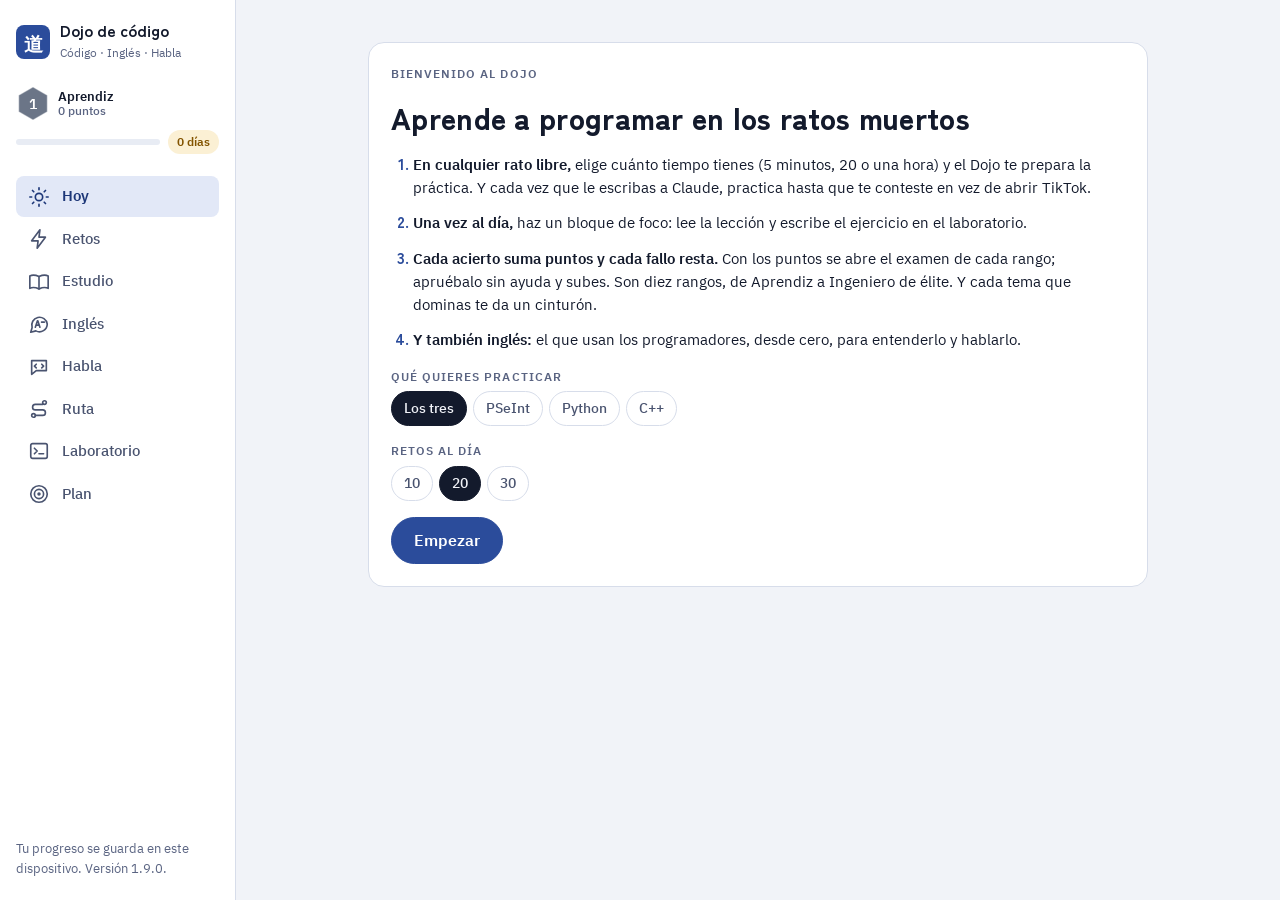
==== docs/index.html @ eb4f297c "Guía: moverse entre capítulos desde arriba y con el botón atrás - Arriba de cada capítulo: «← Anteri" ====
<!doctype html>
<html lang="es">
<head>
<meta charset="utf-8">
<meta name="viewport" content="width=device-width, initial-scale=1, viewport-fit=cover">
<meta http-equiv="Content-Security-Policy" content="default-src 'self'; script-src 'self'; style-src 'self' 'unsafe-inline'; img-src 'self' data: https:; font-src 'self'; connect-src 'self'; worker-src 'self'; manifest-src 'self'; object-src 'none'; base-uri 'none'; form-action 'none'">
<meta name="referrer" content="no-referrer">
<title>Dojo de código</title>
<meta name="description" content="Retos de 30 segundos de PSeInt, Python y C++, inglés para programar desde cero (escucharlo y hablarlo), diez rangos de Aprendiz a Ingeniero de élite y un laboratorio que ejecuta código paso a paso.">
<meta name="theme-color" content="#2B4C9B" media="(prefers-color-scheme: light)">
<meta name="theme-color" content="#0B1020" media="(prefers-color-scheme: dark)">
<meta name="apple-mobile-web-app-capable" content="yes">
<meta name="mobile-web-app-capable" content="yes">
<meta name="apple-mobile-web-app-title" content="Dojo">
<link rel="manifest" href="manifest.webmanifest">
<link rel="icon" type="image/png" href="icono-192.png">
<link rel="apple-touch-icon" href="icono-180.png">
<link rel="stylesheet" href="fuentes/fuentes.css">
<style>:root{color-scheme:light;padding-top:env(safe-area-inset-top,0px);padding-bottom:env(safe-area-inset-bottom,0px)}body{margin:0;font:14px system-ui}img{max-width:100%}[hidden]{display:none!important}</style>
</head>
<body>
<style>
/* Diseño: una columna de trabajo (máx. 780 px). En escritorio, barra lateral fija; en el móvil, pestañas abajo.
   Paleta: índigo de teñido (aizome) sobre papel frío, ámbar kihada para los puntos y la racha, y una pizarra de
   tinta para el código en los dos temas. Tipos: Zen Kaku Gothic New (títulos), IBM Plex Sans (texto), Plex Mono (código). */
:root {
  --papel: #F1F3F8; --superficie: #FFFFFF; --hundido: #E8ECF4; --tinta: #131A2C; --tinta-2: #4A5470; --tinta-3: #5A6482; --linea: #D7DDEA;
  --ai: #2B4C9B; --ai-fuerte: #1D3778; --ai-suave: #E2E8F7; --sobre-ai: #FFFFFF;
  --kihada: #835400; --kihada-vivo: #D99A12; --kihada-suave: #FBF0D4;
  --bien: #2C7548; --bien-suave: #DFF0E5; --mal: #AE3828; --mal-suave: #F8E2DD;
  --pizarra: #131B30; --pizarra-borde: #131B30; --pz-texto: #E4E8F4; --pz-tenue: #7F8BAB; --pz-kw: #98B6FF; --pz-str: #F3C677; --pz-num: #F6A486; --pz-fn: #8FE0C0; --pz-com: #8A95B4; --pz-sel: #22304F;
  --f-titulo: "Zen Kaku Gothic New", "Hiragino Sans", "Segoe UI", system-ui, sans-serif;
  --f-texto: "IBM Plex Sans", "Segoe UI", system-ui, -apple-system, sans-serif;
  --f-codigo: "IBM Plex Mono", ui-monospace, "Cascadia Code", Consolas, monospace;
  --r: 10px; --r-g: 16px; --sombra: 0 1px 2px rgba(19, 26, 44, .06), 0 4px 16px rgba(19, 26, 44, .05);
}
@media (prefers-color-scheme: dark) { :root:not([data-theme="light"]) {
  --papel: #0B1020; --superficie: #131A2D; --hundido: #0F1528; --tinta: #E6EAF4; --tinta-2: #A7AFC7; --tinta-3: #8A93AE; --linea: #252F49;
  --ai: #8FA9F2; --ai-fuerte: #B6C8FF; --ai-suave: #1B2646; --sobre-ai: #0B1020;
  --kihada: #F0B540; --kihada-vivo: #F0B540; --kihada-suave: #2C2513;
  --bien: #66C792; --bien-suave: #13291D; --mal: #F2826F; --mal-suave: #351A1A;
  --pizarra: #0D1325; --pizarra-borde: #29345A; --pz-sel: #1E2A48; --sombra: 0 1px 2px rgba(0, 0, 0, .3);
  color-scheme: dark; } }
:root[data-theme="dark"] {
  --papel: #0B1020; --superficie: #131A2D; --hundido: #0F1528; --tinta: #E6EAF4; --tinta-2: #A7AFC7; --tinta-3: #8A93AE; --linea: #252F49;
  --ai: #8FA9F2; --ai-fuerte: #B6C8FF; --ai-suave: #1B2646; --sobre-ai: #0B1020;
  --kihada: #F0B540; --kihada-vivo: #F0B540; --kihada-suave: #2C2513;
  --bien: #66C792; --bien-suave: #13291D; --mal: #F2826F; --mal-suave: #351A1A;
  --pizarra: #0D1325; --pizarra-borde: #29345A; --pz-sel: #1E2A48; --sombra: 0 1px 2px rgba(0, 0, 0, .3);
  color-scheme: dark;
}
* { box-sizing: border-box; }
html, body { min-height: 100%; }
body { background: var(--papel); color: var(--tinta); font: 15px/1.55 var(--f-texto); -webkit-font-smoothing: antialiased; }
body::before { content: ""; position: fixed; inset: 0 0 auto; height: env(safe-area-inset-top, 0px); z-index: 30; background: var(--papel); }
h1, h2, h3 { font-family: var(--f-titulo); font-weight: 700; line-height: 1.2; text-wrap: balance; margin: 0; letter-spacing: .01em; }
p { margin: 0; }
button, select, input, textarea { font: inherit; color: inherit; }
button { cursor: pointer; }
:focus-visible { outline: 2px solid var(--ai); outline-offset: 2px; }
a { color: var(--ai); }
.mono { font-family: var(--f-codigo); }
.etiqueta { font-size: 11.5px; letter-spacing: .09em; text-transform: uppercase; font-weight: 600; color: var(--tinta-3); }
.tenue { color: var(--tinta-2); }
.num { font-variant-numeric: tabular-nums; }

/* Estructura */
.app { display: grid; grid-template-columns: 1fr; min-height: 100vh; }
.lateral { display: none; }
.cabecera { position: sticky; top: env(safe-area-inset-top, 0px); z-index: 20; background: var(--papel); border-bottom: 1px solid var(--linea);
  padding-block: 10px; padding-left: max(16px, env(safe-area-inset-left, 0px)); padding-right: max(16px, env(safe-area-inset-right, 0px));
  display: flex; align-items: center; gap: 12px; }
.marca { display: flex; align-items: center; gap: 10px; text-decoration: none; color: var(--tinta); }
.sello { width: 34px; height: 34px; border-radius: 8px; background: var(--ai); color: var(--sobre-ai); display: grid; place-items: center; font: 900 19px/1 var(--f-titulo); }
.marca b { font: 700 16px/1.1 var(--f-titulo); display: block; }
.marca small { font-size: 11.5px; color: var(--tinta-3); }
.cabecera .rango-mini { margin-left: auto; }
.principal { padding-left: max(16px, env(safe-area-inset-left, 0px)); padding-right: max(16px, env(safe-area-inset-right, 0px)); padding-block: 16px 110px; min-width: 0; }
.columna { max-width: 780px; margin: 0 auto; display: grid; gap: 16px; min-width: 0; }
.pestanas { position: fixed; inset: auto 0 0 0; z-index: 25; background: var(--superficie); border-top: 1px solid var(--linea);
  display: grid; grid-template-columns: repeat(8, 1fr); padding-bottom: env(safe-area-inset-bottom, 0px);
  padding-left: env(safe-area-inset-left, 0px); padding-right: env(safe-area-inset-right, 0px); }
.pestanas a, .lateral nav a { display: flex; flex-direction: column; align-items: center; gap: 2px; padding: 8px 2px 9px; color: var(--tinta-3); text-decoration: none; font-size: 11.5px; font-weight: 500; }
.pestanas a[aria-current="page"], .lateral nav a[aria-current="page"] { color: var(--ai); }
.pestanas svg, .lateral nav svg { width: 22px; height: 22px; }
@media (min-width: 900px) {
  .app { grid-template-columns: 236px 1fr; }
  .cabecera, .pestanas { display: none; }
  .lateral { display: flex; flex-direction: column; gap: 22px; position: sticky; top: 0; height: 100vh; padding: 22px 16px; border-right: 1px solid var(--linea); background: var(--superficie); }
  .lateral nav { display: grid; gap: 2px; }
  .lateral nav a { flex-direction: row; gap: 12px; font-size: 14.5px; padding: 9px 12px; border-radius: 8px; color: var(--tinta-2); }
  .lateral nav a:hover { background: var(--hundido); }
  .lateral nav a[aria-current="page"] { background: var(--ai-suave); color: var(--ai-fuerte); font-weight: 600; }
  .lateral .pie { margin-top: auto; font-size: 12.5px; color: var(--tinta-3); }
  .principal { padding-block: 26px 48px; }
}

/* Piezas */
.tarjeta { background: var(--superficie); border: 1px solid var(--linea); border-radius: var(--r-g); padding: 18px; display: grid; gap: 12px; align-content: start; min-width: 0; }
.fila { display: flex; flex-wrap: wrap; gap: 8px; align-items: center; }
.entre { display: flex; justify-content: space-between; gap: 12px; align-items: center; flex-wrap: wrap; }
.btn { border: 1px solid var(--linea); background: var(--superficie); border-radius: 999px; padding: 9px 16px; font-weight: 500; line-height: 1.2; display: inline-flex; align-items: center; gap: 8px; }
.btn:hover { border-color: var(--tinta-3); }
.btn.primario { background: var(--ai); border-color: var(--ai); color: var(--sobre-ai); font-weight: 600; }
.btn.primario:hover { background: var(--ai-fuerte); border-color: var(--ai-fuerte); }
.btn.grande { padding: 13px 22px; font-size: 16px; }
.btn.chico { padding: 6px 12px; font-size: 13.5px; }
.btn.plano { border-color: transparent; background: transparent; color: var(--ai); padding-inline: 8px; }
.btn[disabled] { opacity: .45; cursor: default; }
.chips { display: flex; gap: 6px; flex-wrap: wrap; }
.chip { border: 1px solid var(--linea); background: var(--superficie); border-radius: 999px; padding: 6px 12px; font-size: 13.5px; font-weight: 500; color: var(--tinta-2); }
.chip[aria-pressed="true"], .chip[aria-selected="true"] { background: var(--tinta); color: var(--papel); border-color: var(--tinta); }
.insignia { display: inline-flex; align-items: center; gap: 6px; font-size: 12px; font-weight: 600; padding: 3px 9px; border-radius: 999px; background: var(--hundido); color: var(--tinta-2); }
.insignia.bien { background: var(--bien-suave); color: var(--bien); }
.insignia.ai { background: var(--ai-suave); color: var(--ai-fuerte); }
.insignia.kihada { background: var(--kihada-suave); color: var(--kihada); }
.nav-capitulos { display: grid; grid-template-columns: auto minmax(0, 1fr) auto; gap: 8px; align-items: center; min-width: 0; }
.nav-capitulos select { width: 100%; min-width: 0; text-overflow: ellipsis; }
@media (max-width: 560px) {
  .nav-capitulos { grid-template-columns: 1fr 1fr; }
  .nav-capitulos select { grid-column: 1 / -1; grid-row: 1; }
  .nav-capitulos #cap-siguiente { justify-self: end; }
  .nav-capitulos #cap-anterior { justify-self: start; }
}
.nav-capitulos .btn[disabled] { opacity: .45; cursor: default; }
select.campo, input.campo, textarea.campo { border: 1px solid var(--linea); background: var(--superficie); border-radius: 8px; padding: 8px 10px; max-width: 100%; }
.barra { height: 8px; border-radius: 99px; background: var(--hundido); overflow: hidden; }
.barra > i { display: block; height: 100%; background: var(--ai); border-radius: 99px; transition: width .4s ease; }
.barra.kihada > i { background: var(--kihada-vivo); }
.barra.bien > i { background: var(--bien); }

/* Cinturón de kyū */
.cinturon { display: inline-block; width: 46px; height: 12px; border-radius: 3px; position: relative; box-shadow: inset 0 0 0 1px rgba(0, 0, 0, .18); vertical-align: middle; }
.cinturon::after { content: ""; position: absolute; right: 7px; top: -2px; bottom: -2px; width: 6px; border-radius: 2px; background: inherit; filter: brightness(.82); box-shadow: inset 0 0 0 1px rgba(0, 0, 0, .18); }
.rango-mini { display: flex; align-items: center; gap: 8px; font-size: 13px; font-weight: 600; min-width: 0; }
.emblema { display: inline-grid; flex: none; line-height: 0; }
.emblema svg { display: block; }
.rango-texto { display: grid; line-height: 1.2; min-width: 0; }
.rango-nombre { font-size: 13px; white-space: nowrap; overflow: hidden; text-overflow: ellipsis; }
.rango-texto small { font-size: 11.5px; color: var(--tinta-3); font-weight: 500; }
.lateral .rango-mini { flex-wrap: wrap; row-gap: 8px; }
.lateral .rango-mini .rango-texto { flex: 1 1 calc(100% - 50px); }
.lateral .rango-mini .barra { flex: 1 1 calc(100% - 80px); order: 3; height: 6px; }
.lateral .rango-mini .insignia { order: 4; }
@media (max-width: 520px) { .cabecera .marca > span:not(.sello) { display: none; } }
.insignia.mal { background: var(--mal-suave); color: var(--mal); }

/* Bandas de espera y foco */
.banda { position: sticky; top: calc(env(safe-area-inset-top, 0px) + 57px); z-index: 15; border-radius: var(--r-g); padding: 12px 14px; display: flex; flex-wrap: wrap; align-items: center; gap: 10px 14px; box-shadow: var(--sombra); }
@media (min-width: 900px) { .banda { top: 12px; } }
.banda.espera { background: var(--ai); color: var(--sobre-ai); }
.banda.foco { background: var(--tinta); color: var(--papel); }
.banda .reloj { font: 600 22px/1 var(--f-codigo); font-variant-numeric: tabular-nums; }
.banda .texto { flex: 1 1 180px; min-width: 0; font-size: 14px; }
.banda .btn { border-color: currentColor; background: transparent; color: inherit; }
.banda .btn.lleno { background: var(--superficie); color: var(--tinta); border-color: var(--superficie); }
.pulso { width: 9px; height: 9px; border-radius: 50%; background: currentColor; animation: pulso 1.6s ease-in-out infinite; }
@keyframes pulso { 50% { opacity: .25; } }

/* Hoy */
.portada { background: var(--ai); color: var(--sobre-ai); border-radius: var(--r-g); padding: 22px 20px; display: grid; gap: 14px; position: relative; overflow: hidden; }
.portada h1 { font-size: clamp(24px, 5vw, 32px); font-weight: 900; }
.portada p { max-width: 52ch; opacity: .92; }
.portada .btn.primario { background: var(--sobre-ai); color: var(--ai-fuerte); border-color: var(--sobre-ai); justify-self: start; }
.portada .kanji { position: absolute; right: -6px; bottom: -34px; font: 900 150px/1 var(--f-titulo); opacity: .1; pointer-events: none; }
.metricas { display: grid; grid-template-columns: repeat(4, minmax(0, 1fr)); gap: 10px; }
.metrica { background: var(--superficie); border: 1px solid var(--linea); border-radius: var(--r); padding: 12px; display: grid; gap: 6px; min-width: 0; }
.metrica b { font: 700 24px/1 var(--f-titulo); font-variant-numeric: tabular-nums; }
.metrica small { color: var(--tinta-2); font-size: 12.5px; }
@media (max-width: 640px) { .metricas { grid-template-columns: 1fr 1fr; } }
.tiempos { display: grid; grid-template-columns: repeat(3, minmax(0, 1fr)); gap: 8px; }
.portada .btn.tiempo { background: var(--sobre-ai); color: var(--ai-fuerte); border-color: var(--sobre-ai); border-radius: 14px; flex-direction: column; align-items: flex-start; gap: 2px; padding: 12px 14px; text-align: left; min-width: 0; }
.portada .btn.tiempo b { font: 800 18px/1.1 var(--f-titulo); }
.portada .btn.tiempo small { font-size: 12.5px; font-weight: 500; color: var(--tinta-2); }
@media (max-width: 420px) { .portada .btn.tiempo { padding: 10px; } .portada .btn.tiempo b { font-size: 16px; } }
.banda.sesion { background: var(--bien); color: var(--sobre-ai); }
.portada .btn.secundario { background: transparent; color: var(--sobre-ai); border-color: rgba(255, 255, 255, .6); }
.portada .btn.secundario:hover { border-color: var(--sobre-ai); }
/* Rango */
.cabeza-rango { display: flex; gap: 14px; align-items: center; }
.puntos-grandes { font: 700 22px/1 var(--f-titulo); }
.desplegable > summary, details > summary { cursor: pointer; font-weight: 600; color: var(--ai); }
details[open] > summary { margin-bottom: 12px; }
details.desplegable[open] { display: grid; gap: 14px; }
.escalera { list-style: none; margin: 0; padding: 0; display: grid; gap: 4px; }
.escalera li { display: grid; grid-template-columns: auto 1fr auto; gap: 12px; align-items: center; padding: 7px 10px; border-radius: 10px; }
.escalera li.actual { background: var(--kihada-suave); box-shadow: inset 0 0 0 1.5px var(--kihada-vivo); }
.escalera li.actual .num { color: var(--kihada); font-weight: 700; }
.escalera li.futuro .emblema { opacity: .5; filter: grayscale(.5); }
.escalera .detalle { display: grid; min-width: 0; }
.escalera small { font-size: 12.5px; }
.tabla-puntos { display: grid; gap: 16px; grid-template-columns: 1fr; }
@media (min-width: 720px) { .tabla-puntos { grid-template-columns: 1.35fr 1fr; } }
.tabla-puntos ul { list-style: none; margin: 6px 0 8px; padding: 0; display: grid; }
.tabla-puntos li { display: flex; justify-content: space-between; gap: 12px; font-size: 14px; border-bottom: 1px solid var(--linea); padding: 6px 0; }
.tabla-puntos li b { text-align: right; white-space: nowrap; }
@media (max-width: 420px) { .tabla-puntos li { flex-direction: column; gap: 0; } .tabla-puntos li b { text-align: left; } }
.tabla-puntos b.mas { color: var(--kihada); } .tabla-puntos b.menos { color: var(--mal); }
.celebra .emblema { animation: aparecer-rango .55s cubic-bezier(.2, .9, .3, 1.3) .05s both; }
@keyframes aparecer-rango { from { transform: scale(.35) rotate(-25deg); opacity: 0; } }
.sello-en { display: inline-grid; place-items: center; width: 86px; height: 86px; border-radius: 22px; background: var(--ai); color: var(--sobre-ai); font: 900 34px/1 var(--f-titulo); }
/* Inglés */
.portada-en { position: relative; overflow: hidden; }
.portada-en h1 { font-size: clamp(24px, 5vw, 30px); font-weight: 900; }
.portada-en > * { position: relative; }
.portada-en::after { content: "EN"; position: absolute; right: 8px; top: -14px; font: 900 120px/1 var(--f-titulo); color: var(--ai); opacity: .08; pointer-events: none; }
.estado-voz { font-size: 12.5px; }
.btn.oir { padding: 6px 10px; }
.btn.oir.grande { padding: 11px 18px; font-size: 15.5px; background: var(--ai-suave); border-color: var(--ai-suave); color: var(--ai-fuerte); font-weight: 600; }
.palabra-grande { display: flex; align-items: center; gap: 12px; flex-wrap: wrap; }
.en-grande { font: 700 32px/1.15 var(--f-titulo); overflow-wrap: anywhere; }
.es-grande { font: 700 22px/1.3 var(--f-titulo); }
.frase-en { font-size: 18px; font-weight: 600; line-height: 1.4; }
.texto-opcion { font-size: 15.5px; overflow-wrap: anywhere; min-width: 0; }
.fichas { display: flex; flex-wrap: wrap; gap: 8px; }
.ficha { border: 1.5px solid var(--linea); background: var(--superficie); border-radius: 10px; padding: 8px 13px; font-size: 16px; font-weight: 500; }
.ficha:hover:not([disabled]) { border-color: var(--ai); }
.armado.fichas-armadas { display: flex; flex-wrap: wrap; gap: 8px; align-content: flex-start; align-items: center; }
.armado.fichas-armadas:empty::before { content: "Toca las palabras en el orden correcto"; }
.respuesta.casi { background: var(--kihada-suave); }
.respuesta.casi h3 { color: var(--kihada); }
.palabras-dichas { display: flex; flex-wrap: wrap; gap: 4px 8px; font-size: 18px; font-weight: 600; }
.palabras-dichas .bien { color: var(--bien); }
.palabras-dichas .mal { color: var(--mal); text-decoration: underline wavy; text-underline-offset: 4px; }
.microfono { display: inline-flex; align-items: center; gap: 10px; border: 0; border-radius: 999px; padding: 13px 22px; font-weight: 600; font-size: 16px; background: var(--ai); color: var(--sobre-ai); }
.microfono:hover { background: var(--ai-fuerte); }
.microfono.escuchando { background: var(--mal); animation: late 1.3s ease-in-out infinite; }
@keyframes late { 50% { box-shadow: 0 0 0 9px var(--mal-suave); } }
.pila-mic { display: grid; gap: 8px; justify-items: start; }
.oyendo { font-style: italic; color: var(--tinta-2); }
.respuesta-en { width: 100%; font-size: 16px; resize: vertical; }
.interruptor { display: inline-flex; gap: 8px; align-items: center; font-size: 13.5px; color: var(--tinta-2); cursor: pointer; }
.interruptor input { width: 18px; height: 18px; accent-color: var(--ai); margin: 0; }
.palabras { list-style: none; margin: 0; padding: 0; display: grid; gap: 10px; grid-template-columns: repeat(auto-fill, minmax(165px, 1fr)); }
.palabra { border: 1px solid var(--linea); border-radius: var(--r); padding: 10px 12px; display: grid; gap: 2px; align-content: start; }
.palabra b { font-size: 16.5px; }
.frases { list-style: none; margin: 0; padding: 0; display: grid; gap: 10px; }
.frases li { display: grid; gap: 2px; padding-bottom: 10px; border-bottom: 1px solid var(--linea); }
.frases li:last-child { border-bottom: 0; padding-bottom: 0; }
.errores-en { list-style: none; margin: 8px 0 0; padding: 0; display: grid; gap: 12px; }
.errores-en li { display: grid; gap: 4px; }
.errores-en code { font-size: 13.5px; background: var(--hundido); padding: 5px 8px; border-radius: 6px; overflow-wrap: anywhere; justify-self: start; }
.chat { list-style: none; margin: 0; padding: 0; display: grid; gap: 10px; }
.burbuja { max-width: 88%; padding: 10px 12px; border-radius: 14px; display: grid; gap: 4px; justify-items: start; }
.burbuja.ella { background: var(--hundido); border-bottom-left-radius: 4px; justify-self: start; }
.burbuja.yo { background: var(--ai-suave); justify-self: end; border-bottom-right-radius: 4px; }
.burbuja.yo.bien { background: var(--bien-suave); } .burbuja.yo.mal { background: var(--mal-suave); }
.burbuja .quien { font-size: 11px; letter-spacing: .08em; text-transform: uppercase; color: var(--tinta-3); font-weight: 600; }
.burbuja > span[lang] { font-size: 16px; }
.chat .nota { font-size: 13.5px; color: var(--tinta-2); text-align: center; padding: 0 10px; }
.correccion { color: var(--kihada); font-size: 13.5px; }
.pista-chat { background: var(--kihada-suave); border-radius: 10px; padding: 10px 12px; font-size: 14.5px; }
.entrada-chat .campo { flex: 1 1 200px; min-width: 0; }
/* Examen */
.opcion[aria-pressed="true"] { border-color: var(--ai); background: var(--ai-suave); box-shadow: inset 0 0 0 1px var(--ai); }
.tarjeta > .btn { justify-self: start; }
.codigo li.elegida { background: rgba(143, 169, 242, .28); box-shadow: inset 3px 0 0 var(--pz-kw); }
.escalera small.requisito, .escalera small.sabe-rango { color: var(--tinta-3); font-size: 12px; }
/* Escribir como en papel: sin colores, letra de máquina, renglones suaves */
.campo.papel { width: 100%; font: 15px/1.7 var(--f-codigo); tab-size: 4; white-space: pre; overflow-x: auto; resize: vertical; min-height: 180px; padding: 10px 12px;
  background: var(--superficie) repeating-linear-gradient(transparent 0, transparent calc(1.7em - 1px), var(--linea) calc(1.7em - 1px), var(--linea) 1.7em); background-position: 0 10px; }
@media (pointer: coarse) { .campo.papel { font-size: 16px; } }
.linea-escrita { width: 100%; font-size: 15px; }
.hoja { display: grid; gap: 4px; min-width: 0; }
.leyenda-colores { display: flex; flex-wrap: wrap; gap: 4px 12px; font: 12.5px/1.4 var(--f-codigo); background: var(--pizarra); border-radius: 8px; padding: 6px 10px; margin: 0; }
.leyenda-colores .kw { color: var(--pz-kw); } .leyenda-colores .str { color: var(--pz-str); } .leyenda-colores .nu { color: var(--pz-num); } .leyenda-colores .fn { color: var(--pz-fn); } .leyenda-colores .com { color: var(--pz-tenue); font-style: italic; }
.hoja .editor textarea { min-height: calc(var(--filas, 8) * var(--ed) * 1.6 + 24px); }
.enunciado { white-space: pre-wrap; font-size: 16px; background: var(--hundido); border-radius: 8px; padding: 10px 12px; }
.pasos-proyecto { margin: 0; padding-left: 22px; display: grid; gap: 6px; }
.pasos-proyecto li.hecho { color: var(--bien); }
.pasos-proyecto li.hecho::marker { content: "✓  "; }
.pasos-proyecto li.actual { font-weight: 600; }
.proyecto-tarjeta { border-color: var(--kihada-vivo); }
.proyecto-tarjeta.hecho { border-color: var(--bien); }
/* Estudio intensivo */
.portada-estudio h1 { font-size: clamp(24px, 5vw, 30px); font-weight: 900; }
.lenguajes-estudio, .accesos-estudio { display: grid; gap: 12px; grid-template-columns: 1fr; }
@media (min-width: 700px) { .lenguajes-estudio, .accesos-estudio { grid-template-columns: repeat(3, minmax(0, 1fr)); } }
.tarjeta.acceso { text-align: left; cursor: pointer; font: inherit; color: inherit; }
.tarjeta.acceso:hover { border-color: var(--ai); }
.tarjeta.acceso b { font: 700 18px/1.2 var(--f-titulo); }
.tarjeta.acceso .insignia { justify-self: start; }
.capitulos { list-style: none; margin: 0; padding: 0; display: grid; gap: 8px; }
.capitulo { display: grid; grid-template-columns: auto 1fr; gap: 12px; align-items: center; width: 100%; text-align: left; background: var(--superficie); border: 1px solid var(--linea); border-radius: var(--r); padding: 10px 12px; }
.capitulo:hover { border-color: var(--ai); }
.capitulo .n { width: 32px; height: 32px; border-radius: 8px; display: grid; place-items: center; font: 700 14px/1 var(--f-titulo); background: var(--hundido); color: var(--tinta-2); }
.capitulo.leido .n { background: var(--bien); color: var(--sobre-ai); }
.capitulo .tenue { font-size: 13.5px; }
.objetivo { background: var(--ai-suave); border-radius: 8px; padding: 10px 12px; }
.ejemplo-estudio { border-top: 1px solid var(--linea); padding-top: 12px; }
.nota-ejemplo { font-size: 13.5px; }
.palabras-estudio { margin: 0; display: grid; grid-template-columns: minmax(110px, max-content) minmax(0, 1fr); gap: 10px 14px; }
.palabras-estudio dt { font-weight: 600; }
.palabras-estudio dt code { background: var(--hundido); padding: 2px 6px; border-radius: 5px; overflow-wrap: anywhere; }
.palabras-estudio dd { margin: 0; display: grid; gap: 2px; justify-items: start; }
.ejemplo-palabra { font-size: 13px; }
@media (max-width: 520px) { .palabras-estudio { grid-template-columns: 1fr; gap: 2px; } .palabras-estudio dd { margin-bottom: 10px; } }
.errores-estudio { list-style: none; margin: 0; padding: 0; display: grid; gap: 12px; }
.errores-estudio li { display: grid; gap: 2px; border-left: 3px solid var(--mal); padding-left: 10px; }
.errores-estudio .arreglo { color: var(--bien); }
.practica-estudio { border-top: 1px solid var(--linea); padding-top: 12px; }
.chuleta { width: 100%; border-collapse: collapse; font-size: 14px; }
.chuleta th { text-align: left; font-size: 11.5px; letter-spacing: .08em; text-transform: uppercase; color: var(--tinta-3); padding: 6px 8px; border-bottom: 1px solid var(--linea); }
.chuleta td { padding: 8px; border-bottom: 1px solid var(--linea); vertical-align: top; }
.chuleta pre { margin: 0; white-space: pre-wrap; overflow-wrap: anywhere; font-size: 13.5px; }
.tres-col { display: grid; gap: 16px; grid-template-columns: 1fr; }
@media (min-width: 760px) { .tres-col { grid-template-columns: repeat(3, minmax(0, 1fr)); } }
.lista.sabe li::marker { color: var(--bien); }
.situacion { background: var(--hundido); border-radius: 8px; padding: 10px 12px; }
.tapa-pregunta { opacity: .75; pointer-events: none; display: grid; gap: 12px; }
.glosario, .situaciones { list-style: none; margin: 0; padding: 0; display: grid; gap: 14px; }
.glosario li, .situaciones li { display: grid; gap: 4px; padding-bottom: 12px; border-bottom: 1px solid var(--linea); }
.glosario li:last-child, .situaciones li:last-child { border-bottom: 0; padding-bottom: 0; }
.mal-dicho { color: var(--mal); text-decoration: line-through; text-decoration-thickness: 1px; }
.mal-dicho::before { content: "✗ "; text-decoration: none; display: inline-block; }
.bien-dicho { color: var(--bien); font-weight: 600; }
.bien-dicho::before { content: "✓ "; }
.resultado-examen h1 { font-size: clamp(24px, 5vw, 30px); font-weight: 900; }
.resultado-examen.aprobado { border-color: var(--bien); background: var(--bien-suave); }
.resultado-examen.aprobado h1 { color: var(--bien); }
.resultado-examen.suspendido { border-color: var(--mal); }
.resultado-examen.suspendido h1 { color: var(--mal); }
.nota-examen { font: 900 40px/1 var(--f-titulo); }
.nota-examen small { font: 500 15px var(--f-texto); color: var(--tinta-2); }
.repaso-examen { margin: 0; padding-left: 22px; display: grid; gap: 10px; }
.repaso-examen li { display: grid; gap: 2px; }
.semana { display: grid; grid-template-columns: repeat(7, 1fr); gap: 8px; align-items: end; height: 110px; }
.semana .dia { display: grid; grid-template-rows: 1fr auto; gap: 4px; height: 100%; text-align: center; font-size: 11.5px; color: var(--tinta-3); }
.semana .dia span { align-self: end; background: var(--ai-suave); border-radius: 5px 5px 2px 2px; min-height: 3px; position: relative; }
.semana .dia span.lleno { background: var(--ai); }
.semana .dia.hoy { color: var(--tinta); font-weight: 600; }

/* Código */
.codigo { background: var(--pizarra); border: 1px solid var(--pizarra-borde); color: var(--pz-texto); border-radius: var(--r); font: 14px/1.6 var(--f-codigo); overflow-x: auto; min-width: 0; }
.codigo ol { list-style: none; margin: 0; padding: 12px 0; counter-reset: l; min-width: max-content; }
.codigo li { counter-increment: l; padding: 0 16px 0 0; white-space: pre; display: block; }
.codigo li::before { content: counter(l); display: inline-block; width: 2.6em; padding-right: 12px; margin-right: 0; text-align: right; color: var(--pz-tenue); user-select: none; box-sizing: content-box; }
.codigo .kw { color: var(--pz-kw); } .codigo .str { color: var(--pz-str); } .codigo .nu { color: var(--pz-num); } .codigo .fn { color: var(--pz-fn); } .codigo .com { color: var(--pz-com); font-style: italic; }
.codigo .hueco { display: inline-block; min-width: 2.4ch; border-bottom: 2px solid var(--pz-str); background: var(--pz-sel); border-radius: 3px; text-align: center; color: var(--pz-str); }
.codigo li.toca { cursor: pointer; border-radius: 4px; }
.codigo li.toca:hover { background: var(--pz-sel); }
.codigo li.marcada { background: rgba(242, 130, 111, .22); }
.codigo li.buena { background: rgba(102, 199, 146, .22); }
.codigo li.actual { background: rgba(240, 181, 64, .2); box-shadow: inset 3px 0 0 var(--pz-str); }
.salida { background: var(--hundido); border-radius: 8px; padding: 10px 12px; font: 14px/1.5 var(--f-codigo); white-space: pre-wrap; overflow-wrap: anywhere; min-width: 0; }
.salida.vacia { color: var(--tinta-3); font-style: italic; font-family: var(--f-texto); }

/* Retos */
.reto-cab { display: flex; justify-content: space-between; align-items: center; gap: 8px; flex-wrap: wrap; }
.reto h2 { font-size: 19px; }
.opciones { display: grid; gap: 8px; grid-template-columns: repeat(2, minmax(0, 1fr)); }
.opciones.una { grid-template-columns: 1fr; }
@media (max-width: 520px) { .opciones { grid-template-columns: 1fr; } }
.opcion { text-align: left; border: 1.5px solid var(--linea); background: var(--superficie); border-radius: var(--r); padding: 10px 12px; display: grid; grid-template-columns: auto 1fr; gap: 10px; align-items: start; min-width: 0; }
.opcion:hover:not([disabled]) { border-color: var(--ai); }
.opcion .letra { width: 22px; height: 22px; border-radius: 6px; background: var(--hundido); display: grid; place-items: center; font-size: 12px; font-weight: 600; color: var(--tinta-2); }
.opcion pre { margin: 0; font: 14px/1.5 var(--f-codigo); white-space: pre-wrap; overflow-wrap: anywhere; min-width: 0; }
.opcion .codigo { margin: 0; }
.opcion.correcta { border-color: var(--bien); background: var(--bien-suave); }
.opcion.fallada { border-color: var(--mal); background: var(--mal-suave); }
.opcion[disabled] { cursor: default; }
.respuesta { border-radius: var(--r); padding: 14px; display: grid; gap: 10px; }
.respuesta.si { background: var(--bien-suave); }
.respuesta.no { background: var(--mal-suave); }
.respuesta h3 { font-size: 17px; }
.respuesta.si h3 { color: var(--bien); } .respuesta.no h3 { color: var(--mal); }
.tutor { border-left: 3px solid var(--ai); padding: 4px 0 4px 12px; white-space: pre-wrap; }
.piezas { display: grid; gap: 6px; }
.pieza { text-align: left; font: 14px/1.4 var(--f-codigo); white-space: pre; overflow-x: auto; background: var(--pizarra); color: var(--pz-texto); border: 1px solid var(--pizarra-borde); border-radius: 8px; padding: 8px 12px; }
.pieza:hover { outline: 2px solid var(--ai); }
.armado { min-height: 54px; border: 1.5px dashed var(--linea); border-radius: var(--r); padding: 8px; display: grid; gap: 6px; }
.armado:empty::before { content: "Toca las líneas en el orden correcto"; color: var(--tinta-3); font-size: 14px; padding: 8px; }
.atajos { font-size: 12.5px; color: var(--tinta-3); }
@media (hover: none) { .atajos { display: none; } }

/* Ruta */
.temas { list-style: none; margin: 0; padding: 0; display: grid; gap: 10px; }
.tema .lado { display: flex; flex-direction: column; align-items: flex-end; gap: 6px; }
@media (max-width: 480px) { .tema { grid-template-columns: auto 1fr; } .tema .lado { grid-column: 2; align-items: flex-start; flex-direction: row; flex-wrap: wrap; } }
.tema { display: grid; grid-template-columns: auto 1fr auto; gap: 14px; align-items: center; text-align: left; width: 100%; background: var(--superficie); border: 1px solid var(--linea); border-radius: var(--r-g); padding: 14px; }
.tema:hover { border-color: var(--ai); }
.tema .n { width: 38px; height: 38px; border-radius: 10px; display: grid; place-items: center; font: 700 16px/1 var(--f-titulo); background: var(--hundido); color: var(--tinta-2); }
.tema.actual .n { background: var(--ai); color: var(--sobre-ai); }
.tema.hecho .n { background: var(--bien); color: var(--sobre-ai); }
.tema b { font: 700 16px/1.25 var(--f-titulo); display: block; }
.tema .detalle { min-width: 0; display: grid; gap: 6px; }
.tema .barra { max-width: 220px; }
.lenguajes3 { display: grid; grid-template-columns: repeat(3, minmax(0, 1fr)); gap: 10px; align-items: start; }
@media (max-width: 760px) { .lenguajes3 { grid-template-columns: 1fr; } }
.lista { margin: 0; padding-left: 20px; display: grid; gap: 6px; }

/* Laboratorio */
.lab { display: grid; gap: 12px; min-width: 0; }
.editor { --ed: 14px; position: relative; display: grid; grid-template-columns: auto minmax(0, 1fr); background: var(--pizarra); border: 1px solid var(--pizarra-borde); border-radius: var(--r); overflow: hidden; }
.editor:focus-within { outline: 2px solid var(--ai); outline-offset: 2px; }
@media (pointer: coarse) { .editor { --ed: 16px; } }
.editor .numeros { font: var(--ed)/1.6 var(--f-codigo); color: var(--pz-tenue); text-align: right; padding: 12px 10px 12px 12px; user-select: none; white-space: pre; overflow: hidden; }
.editor .numeros .err { color: var(--pz-num); font-weight: 600; }
.editor .area { position: relative; min-width: 0; }
.editor .pintado, .editor textarea { font: var(--ed)/1.6 var(--f-codigo); letter-spacing: 0; tab-size: 4; padding: 12px 12px 12px 4px; margin: 0; border: 0; white-space: pre; }
.editor .pintado { position: absolute; inset: 0; overflow: hidden; color: var(--pz-texto); pointer-events: none; }
.editor .pintado .kw { color: var(--pz-kw); } .editor .pintado .str { color: var(--pz-str); } .editor .pintado .nu { color: var(--pz-num); } .editor .pintado .fn { color: var(--pz-fn); } .editor .pintado .com { color: var(--pz-com); font-style: italic; }
.editor textarea { position: relative; z-index: 1; display: block; resize: vertical; background: transparent; color: transparent; -webkit-text-fill-color: transparent; caret-color: var(--pz-str); min-height: 280px; width: 100%; outline: none; overflow: auto; }
.editor textarea::selection { background: rgba(143, 169, 242, .35); }
.editor .banda-error { position: absolute; left: 0; right: 0; top: 12px; height: calc(var(--ed) * 1.6); background: rgba(242, 130, 111, .2); box-shadow: inset 3px 0 0 var(--pz-num); pointer-events: none; }
.consola { background: var(--hundido); border-radius: var(--r); padding: 12px; font: 14px/1.55 var(--f-codigo); min-height: 90px; white-space: pre-wrap; overflow-wrap: anywhere; min-width: 0; }
.consola .in { color: var(--ai); font-weight: 600; }
.consola .err { color: var(--mal); font-family: var(--f-texto); }
.consola .fin { color: var(--tinta-3); font-family: var(--f-texto); font-size: 13px; }
.consola input { font: inherit; border: 0; border-bottom: 2px solid var(--ai); background: transparent; color: var(--ai); outline: none; width: min(100%, 22ch); }
.pruebas { display: grid; gap: 8px; }
.prueba { border-radius: 8px; padding: 10px 12px; background: var(--hundido); display: grid; gap: 6px; font-size: 14px; }
.prueba.si { background: var(--bien-suave); } .prueba.no { background: var(--mal-suave); }
.prueba pre { margin: 0; font: 13px/1.45 var(--f-codigo); white-space: pre-wrap; }
.vista-html { background: #fff; color: #111; border: 1px solid var(--linea); border-radius: var(--r); min-height: 200px; padding: 14px; overflow: auto; }
.dos { display: grid; gap: 12px; grid-template-columns: 1fr; min-width: 0; }
@media (min-width: 1100px) { .dos { grid-template-columns: minmax(0, 1fr) minmax(0, 1fr); } }

/* Plan */
.regla { display: grid; grid-template-columns: 96px minmax(0, 1fr); gap: 14px; align-items: start; }
.regla .insignia { justify-self: start; margin-top: 2px; }
@media (max-width: 520px) { .regla { grid-template-columns: 1fr; gap: 6px; } }
.regla .n { font: 900 26px/1 var(--f-titulo); color: var(--ai); min-width: 1.2em; }
.regla h3 { font-size: 16.5px; margin-bottom: 4px; }
.fuente { font-size: 12.5px; color: var(--tinta-3); margin-top: 4px; }
.check { display: flex; gap: 12px; align-items: flex-start; padding: 10px 0; border-bottom: 1px solid var(--linea); }
.check:last-child { border-bottom: 0; }
.check input { width: 20px; height: 20px; margin-top: 2px; accent-color: var(--bien); flex: none; }
.check label { cursor: pointer; }
.check small { display: block; color: var(--tinta-2); }

.sr-only { position: absolute; width: 1px; height: 1px; padding: 0; margin: -1px; overflow: hidden; clip: rect(0 0 0 0); white-space: nowrap; border: 0; }
/* Paso a paso */
.traza { gap: 14px; }
.controles-traza { display: flex; flex-wrap: wrap; gap: 8px; align-items: center; }
.controles-traza .contador { font-weight: 600; padding: 0 6px; }
.traza input[type="range"] { width: 100%; accent-color: var(--ai); }
.estado-traza { font-weight: 600; color: var(--tinta); }
.estado-traza.fin { color: var(--bien); } .estado-traza.err { color: var(--mal); }
.variables { width: 100%; border-collapse: collapse; font-size: 14px; }
.variables th { text-align: left; font-size: 11.5px; letter-spacing: .08em; text-transform: uppercase; color: var(--tinta-3); font-weight: 600; padding: 6px 8px; border-bottom: 1px solid var(--linea); }
.variables td { padding: 7px 8px; border-bottom: 1px solid var(--linea); vertical-align: top; }
.variables td.valor { overflow-wrap: anywhere; }
.variables tr.cambio td { background: var(--kihada-suave); }
.variables tr.cambio td.valor { color: var(--kihada); font-weight: 600; }
/* Avisos del código, botones de estado */
.aviso-codigo { background: var(--kihada-suave); color: var(--tinta); border-radius: 8px; padding: 10px 12px; font-size: 14px; }
.aviso-codigo b { color: var(--kihada); }
.btn.peligro { background: var(--mal); border-color: var(--mal); color: var(--sobre-ai); }
.btn.exito { background: var(--bien); border-color: var(--bien); color: var(--sobre-ai); font-weight: 600; }
.btn.peligro-suave { color: var(--mal); }
.pila, .pila-tutor { display: grid; gap: 10px; min-width: 0; }
.checks { list-style: none; padding: 0; margin: 0; display: grid; gap: 4px; color: var(--tinta-2); }
.checks li.si { color: var(--bien); font-weight: 500; }
/* Hoy */
.tarjeta h1 { font-size: clamp(22px, 4vw, 26px); }
.tarjeta h2 { font-size: 18px; }
.bienvenida { padding: 22px; gap: 16px; }
.bienvenida h1 { font-size: clamp(24px, 5vw, 30px); font-weight: 900; }
.pasos { margin: 0; padding-left: 22px; display: grid; gap: 10px; }
.pasos li::marker { font: 700 16px var(--f-titulo); color: var(--ai); }
.ajuste { display: grid; gap: 6px; font-size: 14px; }
.ajustes { display: grid; gap: 14px; grid-template-columns: repeat(auto-fill, minmax(170px, 1fr)); }
.siguiente { border-color: var(--ai); }
.dos-col { display: grid; gap: 16px; grid-template-columns: 1fr; }
@media (min-width: 760px) { .dos-col { grid-template-columns: 1fr 1fr; } }
.lenguajes { display: grid; gap: 12px; }
.lenguaje { display: grid; gap: 6px; font-size: 14px; }
.barra.mal > i { background: var(--mal); }
.debiles { list-style: none; margin: 0; padding: 0; display: grid; gap: 10px; }
.debiles li { display: flex; justify-content: space-between; align-items: center; gap: 10px; }
.debiles li div { display: grid; gap: 2px; min-width: 0; }
.debiles small { font-size: 12.5px; }
/* Celebración */
.capa { position: fixed; inset: 0; z-index: 60; background: rgba(11, 16, 32, .55); display: grid; place-items: center; padding: 20px; }
.celebra { background: var(--superficie); border-radius: 20px; padding: 28px 24px; max-width: 380px; width: 100%; display: grid; gap: 12px; justify-items: center; text-align: center; box-shadow: 0 20px 60px rgba(0, 0, 0, .3); animation: sube .35s cubic-bezier(.2, .9, .3, 1.2); }
.celebra h2 { font-size: 30px; font-weight: 900; }
.cinturon.grande { width: 150px; height: 30px; border-radius: 6px; animation: ata .6s ease-out .1s both; }
.cinturon.grande::after { right: 22px; width: 16px; top: -6px; bottom: -6px; }
@keyframes sube { from { transform: translateY(24px) scale(.94); opacity: 0; } }
@keyframes ata { from { transform: scaleX(.2); opacity: 0; } }
/* Movimiento suave al cambiar de vista y de reto */
.aparece { animation: aparece .18s ease-out; }
.reto.entra { animation: aparece .2s ease-out; }
.aviso.entra { animation: avisoEntra .2s ease-out; }
@keyframes avisoEntra { from { opacity: 0; transform: translate(-50%, 8px); } }
@keyframes aparece { from { opacity: 0; transform: translateY(6px); } }
/* Objetivos táctiles cómodos */
@media (pointer: coarse) { .chip { min-height: 40px; } .btn.chico { min-height: 38px; } .pestanas a { min-height: 56px; } }
.aviso { position: fixed; left: 50%; transform: translateX(-50%); bottom: calc(76px + env(safe-area-inset-bottom, 0px)); z-index: 40; background: var(--tinta); color: var(--papel); padding: 10px 16px; border-radius: 12px; font-size: 14px; max-width: min(92vw, 460px); box-shadow: var(--sombra); }
@media (min-width: 900px) { .aviso { bottom: 24px; } }
.actualizacion { display: flex; align-items: center; gap: 12px; flex-wrap: wrap; z-index: 41; }
.actualizacion:not([hidden]) ~ .aviso, .aviso:has(~ .actualizacion:not([hidden])) { bottom: calc(140px + env(safe-area-inset-bottom, 0px)); }
.actualizacion .btn { background: var(--papel); color: var(--tinta); border-color: var(--papel); }
@media (max-width: 420px) { .cabecera .marca b { font-size: 14px; } .cabecera .boton-instalar { padding: 5px 10px; } }
/* Categorías nuevas del resaltado: control (if, while…) y variables; con el tema del Dojo se ven como antes */
:root { --pz-ctl: var(--pz-kw); --pz-var: var(--pz-texto); }
.codigo .ctl, .editor .pintado .ctl, .leyenda-colores .ctl { color: var(--pz-ctl); }
.codigo .var, .editor .pintado .var, .leyenda-colores .var { color: var(--pz-var); }
.codigo.sin-color span { color: var(--pz-texto) !important; font-style: normal !important; }
.codigo .marcada { box-shadow: 0 0 0 2px #fff; border-radius: 3px; background: rgba(255, 255, 255, .14); padding: 0 1px; }
.categorias { display: grid; gap: 12px; grid-template-columns: 1fr; }
@media (min-width: 760px) { .categorias { grid-template-columns: 1fr 1fr; } }
.categoria { display: grid; grid-template-columns: 116px minmax(0, 1fr); gap: 12px; align-items: start; }
.categoria .muestra { padding: 10px 12px; font-size: 14px; text-align: center; white-space: nowrap; overflow: hidden; text-overflow: ellipsis; }
@media (prefers-reduced-motion: reduce) { *, *::before, *::after { animation: none !important; transition: none !important; } }
/* Colores como VS Code (tema oscuro Dark+): mismo código, otro tema. Va al final para mandar sobre lo anterior. */
:root[data-codigo="vscode"] { --pizarra: #1E1E1E; --pizarra-borde: #2B2B2B; --pz-texto: #D4D4D4; --pz-tenue: #858585; --pz-kw: #569CD6; --pz-ctl: #C586C0; --pz-str: #CE9178; --pz-num: #B5CEA8; --pz-fn: #DCDCAA; --pz-var: #9CDCFE; --pz-com: #6A9955; --pz-sel: #264F78; }
:root[data-codigo="vscode"] .codigo .com, :root[data-codigo="vscode"] .editor .pintado .com { font-style: normal; }
</style>

<div class="app">
  <aside class="lateral" aria-label="Menú">
    <a class="marca" href="#hoy"><span class="sello" aria-hidden="true">道</span><span><b>Dojo de código</b><small>Código · Inglés · Habla</small></span></a>
    <div class="rango-mini" id="rango-lateral"></div>
    <button class="btn primario chico boton-instalar" hidden>Instalar la app</button>
    <nav id="menu-lateral"></nav>
    <div class="pie" id="pie-lateral">Tu progreso se guarda en tu cuenta.</div>
  </aside>
  <header class="cabecera">
    <a class="marca" href="#hoy"><span class="sello" aria-hidden="true">道</span><span><b>Dojo de código</b></span></a>
    <div class="rango-mini" id="rango-cabecera"></div>
    <button class="btn primario chico boton-instalar" hidden>Instalar</button>
  </header>
  <main class="principal">
    <div class="columna">
      <div id="bandas"></div>
      <section id="v-hoy" data-vista="hoy"></section>
      <section id="v-retos" data-vista="retos" hidden></section>
      <section id="v-estudio" data-vista="estudio" hidden></section>
      <section id="v-ingles" data-vista="ingles" hidden></section>
      <section id="v-habla" data-vista="habla" hidden></section>
      <section id="v-ruta" data-vista="ruta" hidden></section>
      <section id="v-lab" data-vista="lab" hidden></section>
      <section id="v-plan" data-vista="plan" hidden></section>
      <section id="v-examen" data-vista="examen" hidden></section>
    </div>
  </main>
  <nav class="pestanas" id="menu-pestanas" aria-label="Secciones"></nav>
</div>
<div class="aviso" id="aviso" role="status" aria-live="polite" hidden></div>
<div class="aviso actualizacion" id="actualizacion" role="status" hidden></div>

<script src="motor.js"></script>
<script src="contenido.js"></script>
<script src="escribir.js"></script>
<script src="estudio.js"></script>
<script src="ingles.js"></script>
<script src="habla.js"></script>
<script src="nucleo.js"></script>
<script src="ui.js"></script>
<script src="ejecutor.js"></script>
<script src="voz.js"></script>
<script src="vista-ingles.js"></script>
<script src="vista-habla.js"></script>
<script src="vista-estudio.js"></script>
<script src="vista-examen.js"></script>
<script src="app.js"></script>

</body>
</html>
---- docs/fuentes/fuentes.css ----
/* Fuentes de la app instalable, alojadas en la propia app (sin pedir nada a Google).
   IBM Plex y Zen Kaku Gothic New: SIL Open Font License 1.1 (ver las licencias en esta carpeta). */
@font-face { font-family: 'IBM Plex Sans'; font-style: normal; font-weight: 400; font-display: swap; src: url(./ibm-plex-sans-latin-ext-400-normal.woff2) format('woff2'); unicode-range: U+0100-02BA, U+02BD-02C5, U+02C7-02CC, U+02CE-02D7, U+02DD-02FF, U+0304, U+0308, U+0329, U+1D00-1DBF, U+1E00-1E9F, U+1EF2-1EFF, U+2020, U+20A0-20AB, U+20AD-20C0, U+2113, U+2C60-2C7F, U+A720-A7FF; }
@font-face { font-family: 'IBM Plex Sans'; font-style: normal; font-weight: 400; font-display: swap; src: url(./ibm-plex-sans-latin-400-normal.woff2) format('woff2'); unicode-range: U+0000-00FF, U+0131, U+0152-0153, U+02BB-02BC, U+02C6, U+02DA, U+02DC, U+0304, U+0308, U+0329, U+2000-206F, U+20AC, U+2122, U+2191, U+2193, U+2212, U+2215, U+FEFF, U+FFFD; }
@font-face { font-family: 'IBM Plex Sans'; font-style: normal; font-weight: 500; font-display: swap; src: url(./ibm-plex-sans-latin-ext-500-normal.woff2) format('woff2'); unicode-range: U+0100-02BA, U+02BD-02C5, U+02C7-02CC, U+02CE-02D7, U+02DD-02FF, U+0304, U+0308, U+0329, U+1D00-1DBF, U+1E00-1E9F, U+1EF2-1EFF, U+2020, U+20A0-20AB, U+20AD-20C0, U+2113, U+2C60-2C7F, U+A720-A7FF; }
@font-face { font-family: 'IBM Plex Sans'; font-style: normal; font-weight: 500; font-display: swap; src: url(./ibm-plex-sans-latin-500-normal.woff2) format('woff2'); unicode-range: U+0000-00FF, U+0131, U+0152-0153, U+02BB-02BC, U+02C6, U+02DA, U+02DC, U+0304, U+0308, U+0329, U+2000-206F, U+20AC, U+2122, U+2191, U+2193, U+2212, U+2215, U+FEFF, U+FFFD; }
@font-face { font-family: 'IBM Plex Sans'; font-style: normal; font-weight: 600; font-display: swap; src: url(./ibm-plex-sans-latin-ext-600-normal.woff2) format('woff2'); unicode-range: U+0100-02BA, U+02BD-02C5, U+02C7-02CC, U+02CE-02D7, U+02DD-02FF, U+0304, U+0308, U+0329, U+1D00-1DBF, U+1E00-1E9F, U+1EF2-1EFF, U+2020, U+20A0-20AB, U+20AD-20C0, U+2113, U+2C60-2C7F, U+A720-A7FF; }
@font-face { font-family: 'IBM Plex Sans'; font-style: normal; font-weight: 600; font-display: swap; src: url(./ibm-plex-sans-latin-600-normal.woff2) format('woff2'); unicode-range: U+0000-00FF, U+0131, U+0152-0153, U+02BB-02BC, U+02C6, U+02DA, U+02DC, U+0304, U+0308, U+0329, U+2000-206F, U+20AC, U+2122, U+2191, U+2193, U+2212, U+2215, U+FEFF, U+FFFD; }
@font-face { font-family: 'IBM Plex Mono'; font-style: normal; font-weight: 400; font-display: swap; src: url(./ibm-plex-mono-latin-ext-400-normal.woff2) format('woff2'); unicode-range: U+0100-02BA, U+02BD-02C5, U+02C7-02CC, U+02CE-02D7, U+02DD-02FF, U+0304, U+0308, U+0329, U+1D00-1DBF, U+1E00-1E9F, U+1EF2-1EFF, U+2020, U+20A0-20AB, U+20AD-20C0, U+2113, U+2C60-2C7F, U+A720-A7FF; }
@font-face { font-family: 'IBM Plex Mono'; font-style: normal; font-weight: 400; font-display: swap; src: url(./ibm-plex-mono-latin-400-normal.woff2) format('woff2'); unicode-range: U+0000-00FF, U+0131, U+0152-0153, U+02BB-02BC, U+02C6, U+02DA, U+02DC, U+0304, U+0308, U+0329, U+2000-206F, U+20AC, U+2122, U+2191, U+2193, U+2212, U+2215, U+FEFF, U+FFFD; }
@font-face { font-family: 'IBM Plex Mono'; font-style: normal; font-weight: 500; font-display: swap; src: url(./ibm-plex-mono-latin-ext-500-normal.woff2) format('woff2'); unicode-range: U+0100-02BA, U+02BD-02C5, U+02C7-02CC, U+02CE-02D7, U+02DD-02FF, U+0304, U+0308, U+0329, U+1D00-1DBF, U+1E00-1E9F, U+1EF2-1EFF, U+2020, U+20A0-20AB, U+20AD-20C0, U+2113, U+2C60-2C7F, U+A720-A7FF; }
@font-face { font-family: 'IBM Plex Mono'; font-style: normal; font-weight: 500; font-display: swap; src: url(./ibm-plex-mono-latin-500-normal.woff2) format('woff2'); unicode-range: U+0000-00FF, U+0131, U+0152-0153, U+02BB-02BC, U+02C6, U+02DA, U+02DC, U+0304, U+0308, U+0329, U+2000-206F, U+20AC, U+2122, U+2191, U+2193, U+2212, U+2215, U+FEFF, U+FFFD; }
@font-face { font-family: 'IBM Plex Mono'; font-style: normal; font-weight: 600; font-display: swap; src: url(./ibm-plex-mono-latin-ext-600-normal.woff2) format('woff2'); unicode-range: U+0100-02BA, U+02BD-02C5, U+02C7-02CC, U+02CE-02D7, U+02DD-02FF, U+0304, U+0308, U+0329, U+1D00-1DBF, U+1E00-1E9F, U+1EF2-1EFF, U+2020, U+20A0-20AB, U+20AD-20C0, U+2113, U+2C60-2C7F, U+A720-A7FF; }
@font-face { font-family: 'IBM Plex Mono'; font-style: normal; font-weight: 600; font-display: swap; src: url(./ibm-plex-mono-latin-600-normal.woff2) format('woff2'); unicode-range: U+0000-00FF, U+0131, U+0152-0153, U+02BB-02BC, U+02C6, U+02DA, U+02DC, U+0304, U+0308, U+0329, U+2000-206F, U+20AC, U+2122, U+2191, U+2193, U+2212, U+2215, U+FEFF, U+FFFD; }
@font-face { font-family: 'Zen Kaku Gothic New'; font-style: normal; font-weight: 500; font-display: swap; src: url(./zen-kaku-gothic-new-latin-ext-500-normal.woff2) format('woff2'); unicode-range: U+0100-02BA, U+02BD-02C5, U+02C7-02CC, U+02CE-02D7, U+02DD-02FF, U+0304, U+0308, U+0329, U+1D00-1DBF, U+1E00-1E9F, U+1EF2-1EFF, U+2020, U+20A0-20AB, U+20AD-20C0, U+2113, U+2C60-2C7F, U+A720-A7FF; }
@font-face { font-family: 'Zen Kaku Gothic New'; font-style: normal; font-weight: 500; font-display: swap; src: url(./zen-kaku-gothic-new-latin-500-normal.woff2) format('woff2'); unicode-range: U+0000-00FF, U+0131, U+0152-0153, U+02BB-02BC, U+02C6, U+02DA, U+02DC, U+0304, U+0308, U+0329, U+2000-206F, U+20AC, U+2122, U+2191, U+2193, U+2212, U+2215, U+FEFF, U+FFFD; }
@font-face { font-family: 'Zen Kaku Gothic New'; font-style: normal; font-weight: 700; font-display: swap; src: url(./zen-kaku-gothic-new-latin-ext-700-normal.woff2) format('woff2'); unicode-range: U+0100-02BA, U+02BD-02C5, U+02C7-02CC, U+02CE-02D7, U+02DD-02FF, U+0304, U+0308, U+0329, U+1D00-1DBF, U+1E00-1E9F, U+1EF2-1EFF, U+2020, U+20A0-20AB, U+20AD-20C0, U+2113, U+2C60-2C7F, U+A720-A7FF; }
@font-face { font-family: 'Zen Kaku Gothic New'; font-style: normal; font-weight: 700; font-display: swap; src: url(./zen-kaku-gothic-new-latin-700-normal.woff2) format('woff2'); unicode-range: U+0000-00FF, U+0131, U+0152-0153, U+02BB-02BC, U+02C6, U+02DA, U+02DC, U+0304, U+0308, U+0329, U+2000-206F, U+20AC, U+2122, U+2191, U+2193, U+2212, U+2215, U+FEFF, U+FFFD; }
@font-face { font-family: 'Zen Kaku Gothic New'; font-style: normal; font-weight: 900; font-display: swap; src: url(./zen-kaku-gothic-new-latin-ext-900-normal.woff2) format('woff2'); unicode-range: U+0100-02BA, U+02BD-02C5, U+02C7-02CC, U+02CE-02D7, U+02DD-02FF, U+0304, U+0308, U+0329, U+1D00-1DBF, U+1E00-1E9F, U+1EF2-1EFF, U+2020, U+20A0-20AB, U+20AD-20C0, U+2113, U+2C60-2C7F, U+A720-A7FF; }
@font-face { font-family: 'Zen Kaku Gothic New'; font-style: normal; font-weight: 900; font-display: swap; src: url(./zen-kaku-gothic-new-latin-900-normal.woff2) format('woff2'); unicode-range: U+0000-00FF, U+0131, U+0152-0153, U+02BB-02BC, U+02C6, U+02DA, U+02DC, U+0304, U+0308, U+0329, U+2000-206F, U+20AC, U+2122, U+2191, U+2193, U+2212, U+2215, U+FEFF, U+FFFD; }
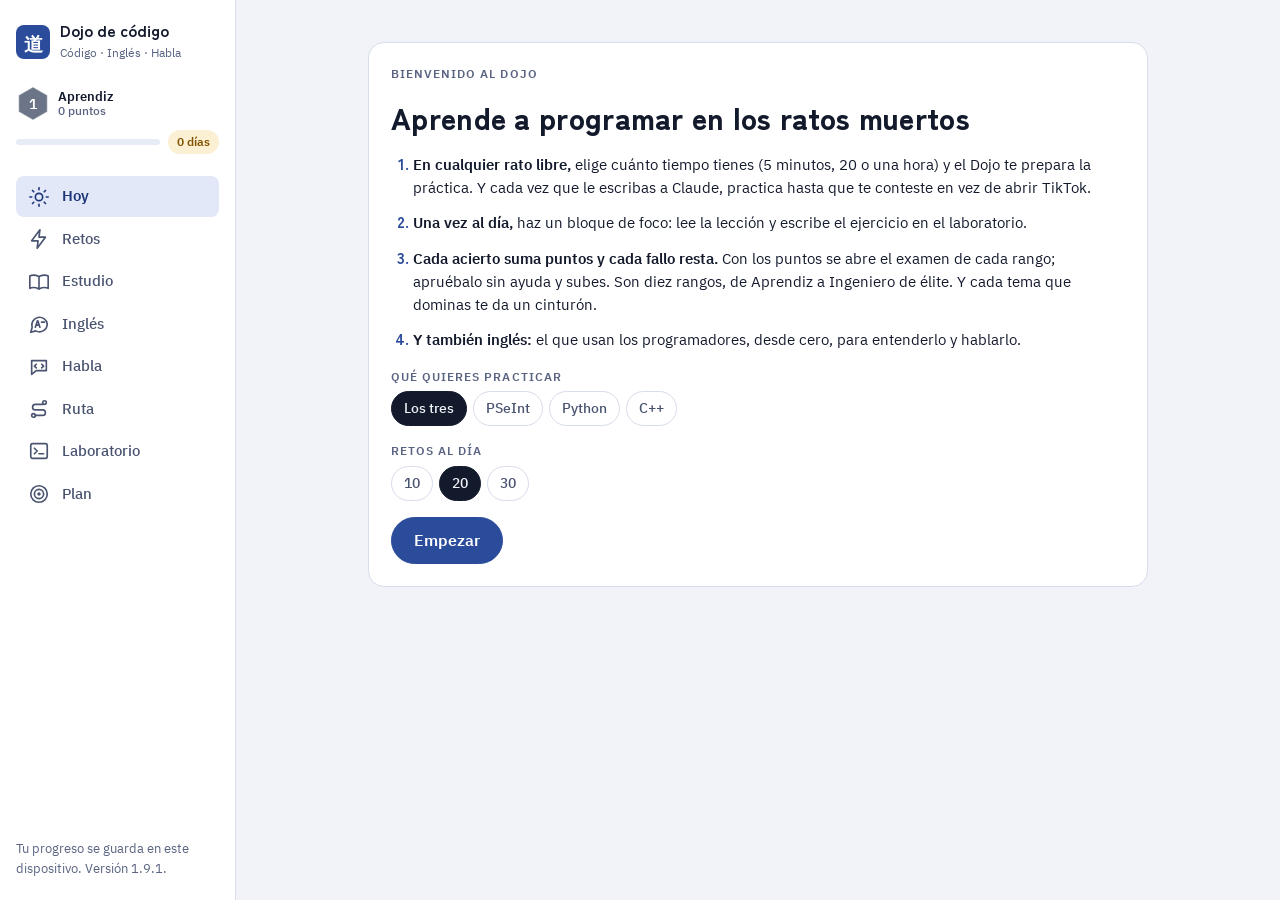
==== commit 2d1708ec: "Versión 1.10.0: matrices como en clase, con la rúbrica de 5 puntos - Guía de PSeInt, capítulo Arregl" ====
--- a/docs/index.html
+++ b/docs/index.html
@@ -114,6 +114,10 @@
 .insignia.bien { background: var(--bien-suave); color: var(--bien); }
 .insignia.ai { background: var(--ai-suave); color: var(--ai-fuerte); }
 .insignia.kihada { background: var(--kihada-suave); color: var(--kihada); }
+.rubrica { list-style: none; margin: 4px 0 8px; padding: 0; display: grid; gap: 6px; }
+.rubrica li { display: grid; gap: 1px; }
+.rubrica li.si b { color: var(--bien); } .rubrica li.no b { color: var(--mal); }
+.rubrica li span { font-size: 14px; color: var(--tinta-2, inherit); }
 .nav-capitulos { display: grid; grid-template-columns: auto minmax(0, 1fr) auto; gap: 8px; align-items: center; min-width: 0; }
 .nav-capitulos select { width: 100%; min-width: 0; text-overflow: ellipsis; }
 @media (max-width: 560px) {
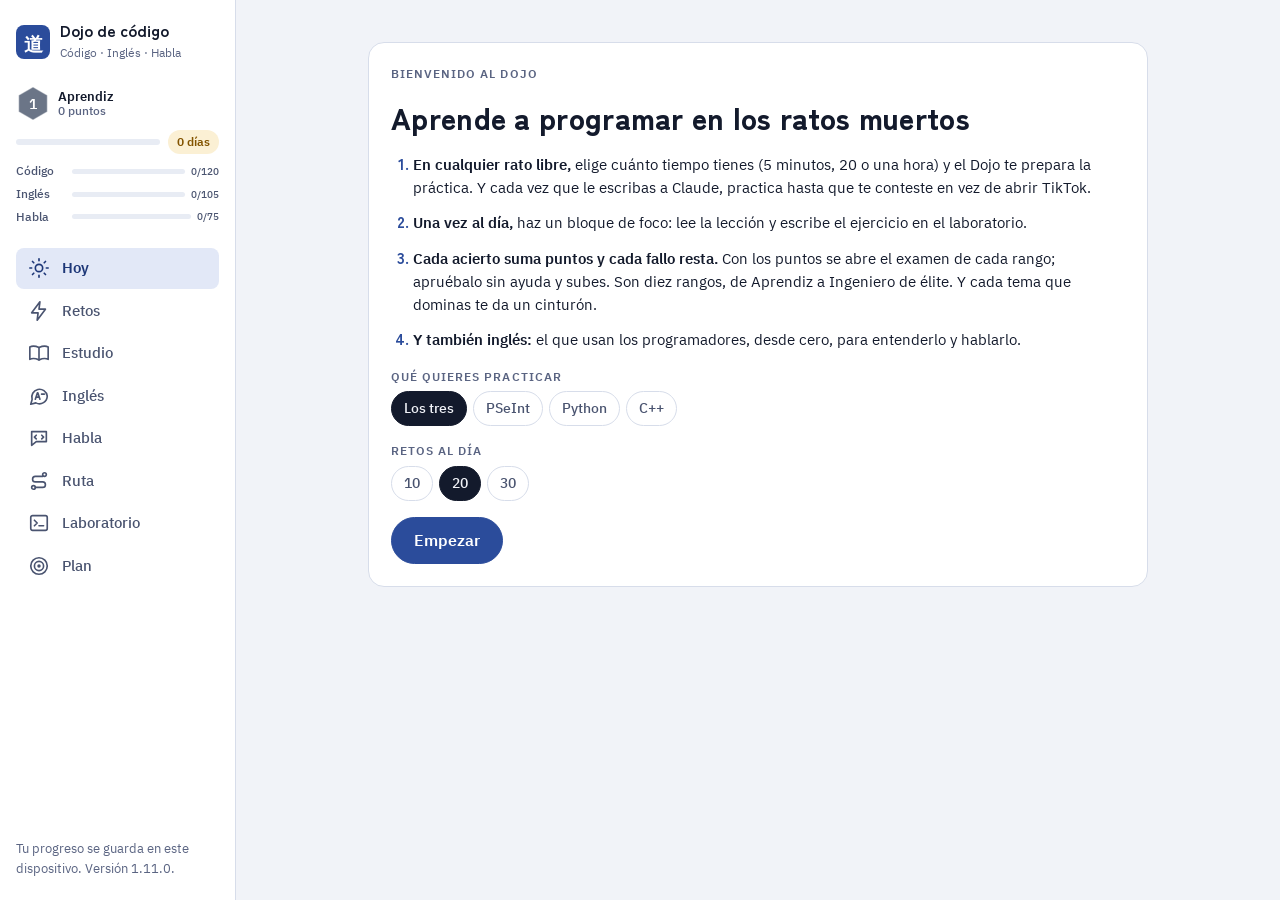
==== commit 83dfe109: "Versión 1.11.0: los puntos por partes y el examen con cerrojos - Los puntos que separan un rango del" ====
--- a/docs/index.html
+++ b/docs/index.html
@@ -118,6 +118,16 @@
 .rubrica li { display: grid; gap: 1px; }
 .rubrica li.si b { color: var(--bien); } .rubrica li.no b { color: var(--mal); }
 .rubrica li span { font-size: 14px; color: var(--tinta-2, inherit); }
+.partes-rango { display: grid; gap: 4px; font-size: 12px; font-weight: 500; color: var(--tinta-2); }
+.lateral .partes-rango { flex: 1 1 100%; order: 5; }
+.rango-tarjeta .partes-rango { font-size: 13px; }
+.partes-rango .parte { display: grid; grid-template-columns: 50px 1fr auto; gap: 6px; align-items: center; }
+.partes-rango .barra { height: 5px; margin: 0; }
+.partes-rango .parte.llena .barra > i { background: var(--bien); }
+.requisitos { list-style: none; margin: 0; padding: 0; display: grid; gap: 8px; }
+.requisitos li { display: flex; gap: 10px; align-items: center; justify-content: space-between; flex-wrap: wrap; }
+.requisitos li .pila { gap: 1px; }
+.requisitos li.si b { color: var(--bien); } .requisitos li.no b { color: var(--mal); }
 .nav-capitulos { display: grid; grid-template-columns: auto minmax(0, 1fr) auto; gap: 8px; align-items: center; min-width: 0; }
 .nav-capitulos select { width: 100%; min-width: 0; text-overflow: ellipsis; }
 @media (max-width: 560px) {
@@ -144,7 +154,7 @@
 .rango-texto small { font-size: 11.5px; color: var(--tinta-3); font-weight: 500; }
 .lateral .rango-mini { flex-wrap: wrap; row-gap: 8px; }
 .lateral .rango-mini .rango-texto { flex: 1 1 calc(100% - 50px); }
-.lateral .rango-mini .barra { flex: 1 1 calc(100% - 80px); order: 3; height: 6px; }
+.lateral .rango-mini > .barra { flex: 1 1 calc(100% - 80px); order: 3; height: 6px; }
 .lateral .rango-mini .insignia { order: 4; }
 @media (max-width: 520px) { .cabecera .marca > span:not(.sello) { display: none; } }
 .insignia.mal { background: var(--mal-suave); color: var(--mal); }
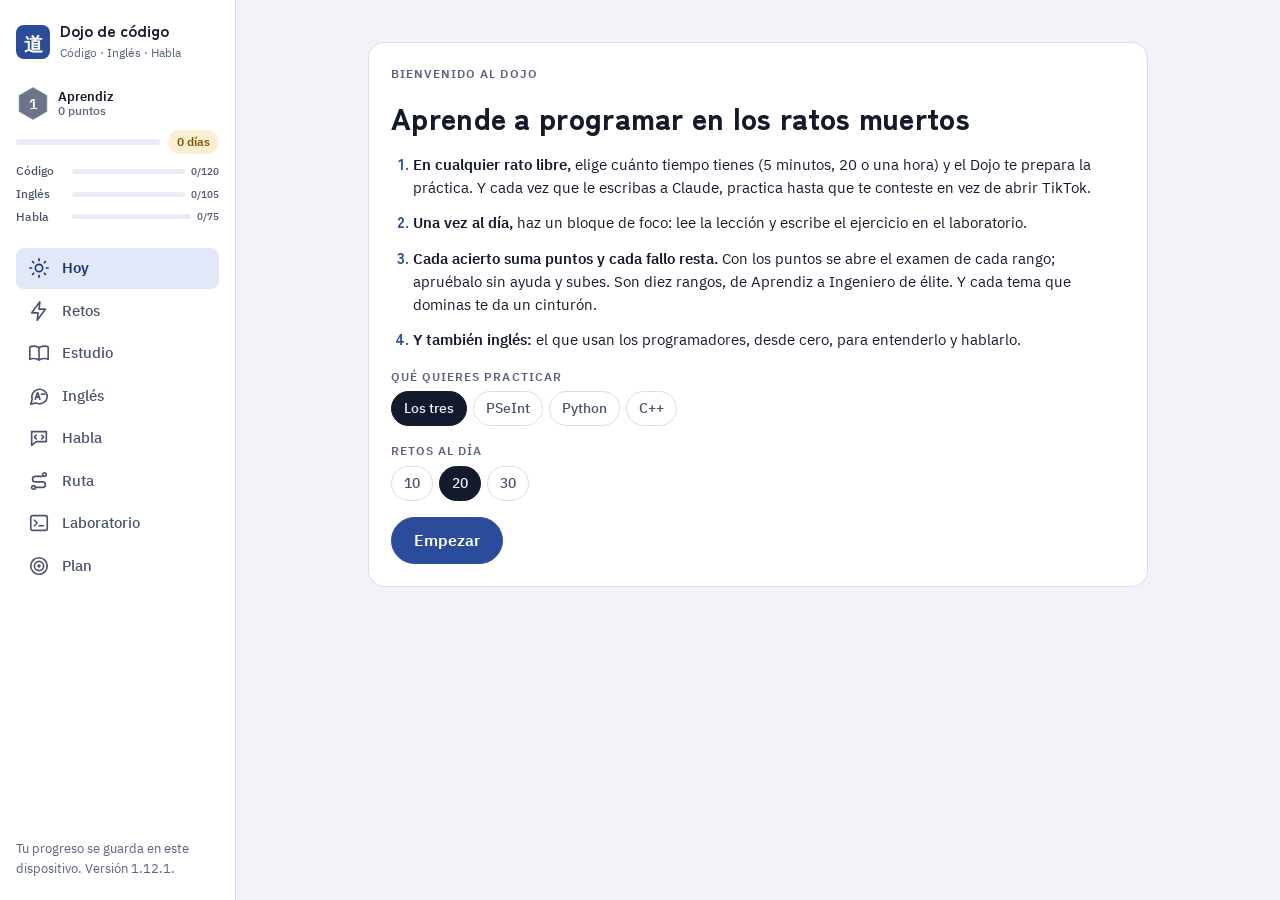
==== commit 89487654: "Versión 1.12.1: el cursor del editor ya no se separa del texto El editor tiene dos capas: la de colo" ====
--- a/docs/index.html
+++ b/docs/index.html
@@ -414,7 +414,7 @@
 .editor .pintado, .editor textarea { font: var(--ed)/1.6 var(--f-codigo); letter-spacing: 0; tab-size: 4; padding: 12px 12px 12px 4px; margin: 0; border: 0; white-space: pre; }
 .editor .pintado { position: absolute; inset: 0; overflow: hidden; color: var(--pz-texto); pointer-events: none; }
 .editor .pintado .kw { color: var(--pz-kw); } .editor .pintado .str { color: var(--pz-str); } .editor .pintado .nu { color: var(--pz-num); } .editor .pintado .fn { color: var(--pz-fn); } .editor .pintado .com { color: var(--pz-com); font-style: italic; }
-.editor textarea { position: relative; z-index: 1; display: block; resize: vertical; background: transparent; color: transparent; -webkit-text-fill-color: transparent; caret-color: var(--pz-str); min-height: 280px; width: 100%; outline: none; overflow: auto; }
+.editor textarea { position: relative; z-index: 1; display: block; resize: none; overflow-y: hidden; background: transparent; color: transparent; -webkit-text-fill-color: transparent; caret-color: var(--pz-str); min-height: 280px; width: 100%; outline: none; overflow-x: auto; }
 .editor textarea::selection { background: rgba(143, 169, 242, .35); }
 .editor .banda-error { position: absolute; left: 0; right: 0; top: 12px; height: calc(var(--ed) * 1.6); background: rgba(242, 130, 111, .2); box-shadow: inset 3px 0 0 var(--pz-num); pointer-events: none; }
 .consola { background: var(--hundido); border-radius: var(--r); padding: 12px; font: 14px/1.55 var(--f-codigo); min-height: 90px; white-space: pre-wrap; overflow-wrap: anywhere; min-width: 0; }
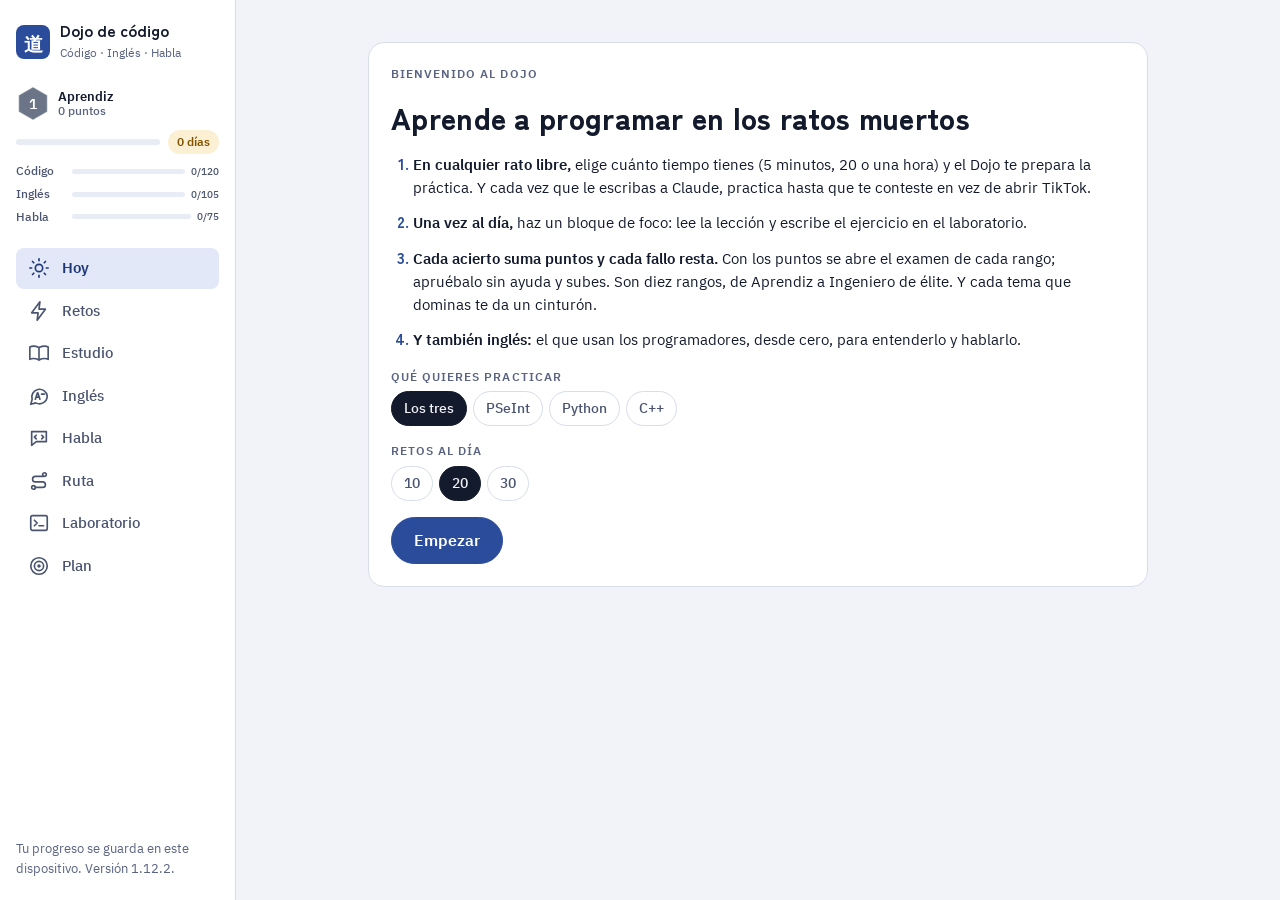
==== commit 6b05dc95: "Versión 1.12.2: pulsar un botón ya no lleva al inicio de la página El arreglo del cursor (1.12.1) me" ====
--- a/docs/index.html
+++ b/docs/index.html
@@ -414,7 +414,7 @@
 .editor .pintado, .editor textarea { font: var(--ed)/1.6 var(--f-codigo); letter-spacing: 0; tab-size: 4; padding: 12px 12px 12px 4px; margin: 0; border: 0; white-space: pre; }
 .editor .pintado { position: absolute; inset: 0; overflow: hidden; color: var(--pz-texto); pointer-events: none; }
 .editor .pintado .kw { color: var(--pz-kw); } .editor .pintado .str { color: var(--pz-str); } .editor .pintado .nu { color: var(--pz-num); } .editor .pintado .fn { color: var(--pz-fn); } .editor .pintado .com { color: var(--pz-com); font-style: italic; }
-.editor textarea { position: relative; z-index: 1; display: block; resize: none; overflow-y: hidden; background: transparent; color: transparent; -webkit-text-fill-color: transparent; caret-color: var(--pz-str); min-height: 280px; width: 100%; outline: none; overflow-x: auto; }
+.editor textarea { height: calc((var(--lineas, 1) + 1) * var(--ed) * 1.6 + 24px); position: relative; z-index: 1; display: block; resize: none; overflow-y: hidden; background: transparent; color: transparent; -webkit-text-fill-color: transparent; caret-color: var(--pz-str); min-height: 280px; width: 100%; outline: none; overflow-x: auto; }
 .editor textarea::selection { background: rgba(143, 169, 242, .35); }
 .editor .banda-error { position: absolute; left: 0; right: 0; top: 12px; height: calc(var(--ed) * 1.6); background: rgba(242, 130, 111, .2); box-shadow: inset 3px 0 0 var(--pz-num); pointer-events: none; }
 .consola { background: var(--hundido); border-radius: var(--r); padding: 12px; font: 14px/1.55 var(--f-codigo); min-height: 90px; white-space: pre-wrap; overflow-wrap: anywhere; min-width: 0; }
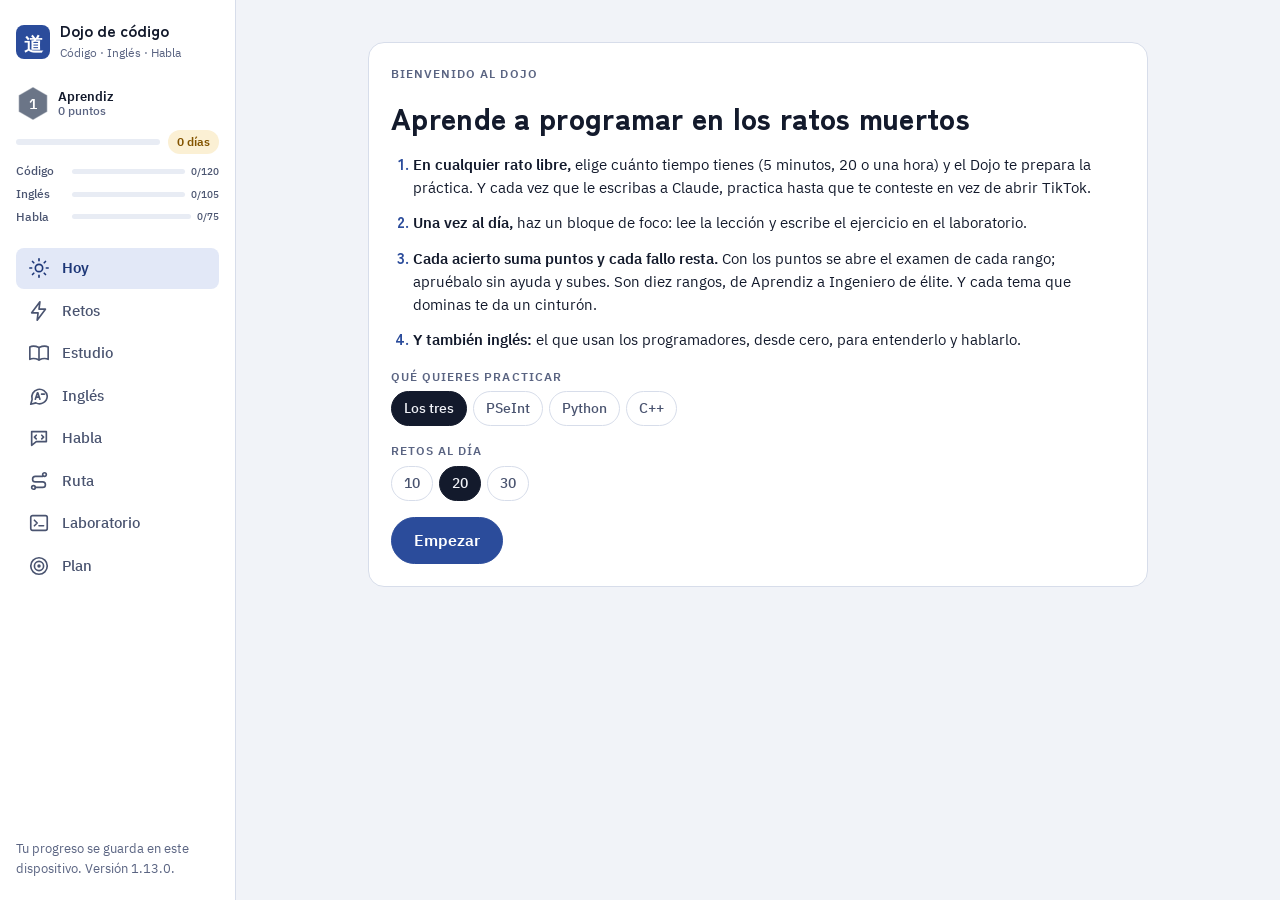
==== commit a0480f4e: "Versión 1.13.0: Estudio → Capítulo personalizado «Matrices y condicionales» - Subsección nueva en Es" ====
--- a/docs/index.html
+++ b/docs/index.html
@@ -128,6 +128,25 @@
 .requisitos li { display: flex; gap: 10px; align-items: center; justify-content: space-between; flex-wrap: wrap; }
 .requisitos li .pila { gap: 1px; }
 .requisitos li.si b { color: var(--bien); } .requisitos li.no b { color: var(--mal); }
+.personal-acceso { border-color: var(--ai); }
+.metas-personal { display: grid; grid-template-columns: repeat(auto-fit, minmax(160px, 1fr)); gap: 8px; }
+.meta-personal { display: grid; gap: 2px; padding: 10px 12px; border-radius: 10px; background: var(--hundido); }
+.indice-personal { margin: 4px 0 0; padding-left: 0; list-style: none; display: grid; gap: 2px; }
+.indice-personal .btn { text-align: left; white-space: normal; }
+.clave-personal { padding: 10px 12px; border-radius: 10px; background: var(--ai-suave); border-left: 4px solid var(--ai); }
+.visual-personal { display: grid; gap: 8px; }
+.matriz-visual { display: grid; gap: 6px; max-width: 420px; align-items: center; }
+.matriz-visual .cab { font-size: 12px; color: var(--tinta-2); text-align: center; }
+.matriz-visual .fila-cab { text-align: right; padding-right: 4px; }
+.matriz-visual .celda { min-height: 48px; border-radius: 10px; border: 1px solid var(--pizarra-borde); background: var(--pizarra); color: var(--pz-texto); font: 600 16px/1 var(--f-codigo); cursor: pointer; }
+.matriz-visual .celda:disabled { cursor: default; opacity: 1; }
+.matriz-visual .celda.visitada { background: color-mix(in srgb, var(--pizarra) 70%, var(--bien) 30%); }
+.matriz-visual .celda.actual { background: var(--ai); color: var(--sobre-ai); border-color: var(--ai); }
+.celda-info { margin: 0; min-height: 1.5em; font-weight: 500; }
+.texto-chat { white-space: pre-wrap; overflow-wrap: anywhere; }
+.sugerencias { gap: 6px; }
+.btn.hecho { background: var(--bien-suave); color: var(--bien); border-color: transparent; }
+.rubrica-tabla td.num { text-align: center; }
 .nav-capitulos { display: grid; grid-template-columns: auto minmax(0, 1fr) auto; gap: 8px; align-items: center; min-width: 0; }
 .nav-capitulos select { width: 100%; min-width: 0; text-overflow: ellipsis; }
 @media (max-width: 560px) {
@@ -559,6 +578,7 @@
 <script src="contenido.js"></script>
 <script src="escribir.js"></script>
 <script src="estudio.js"></script>
+<script src="personalizado.js"></script>
 <script src="ingles.js"></script>
 <script src="habla.js"></script>
 <script src="nucleo.js"></script>
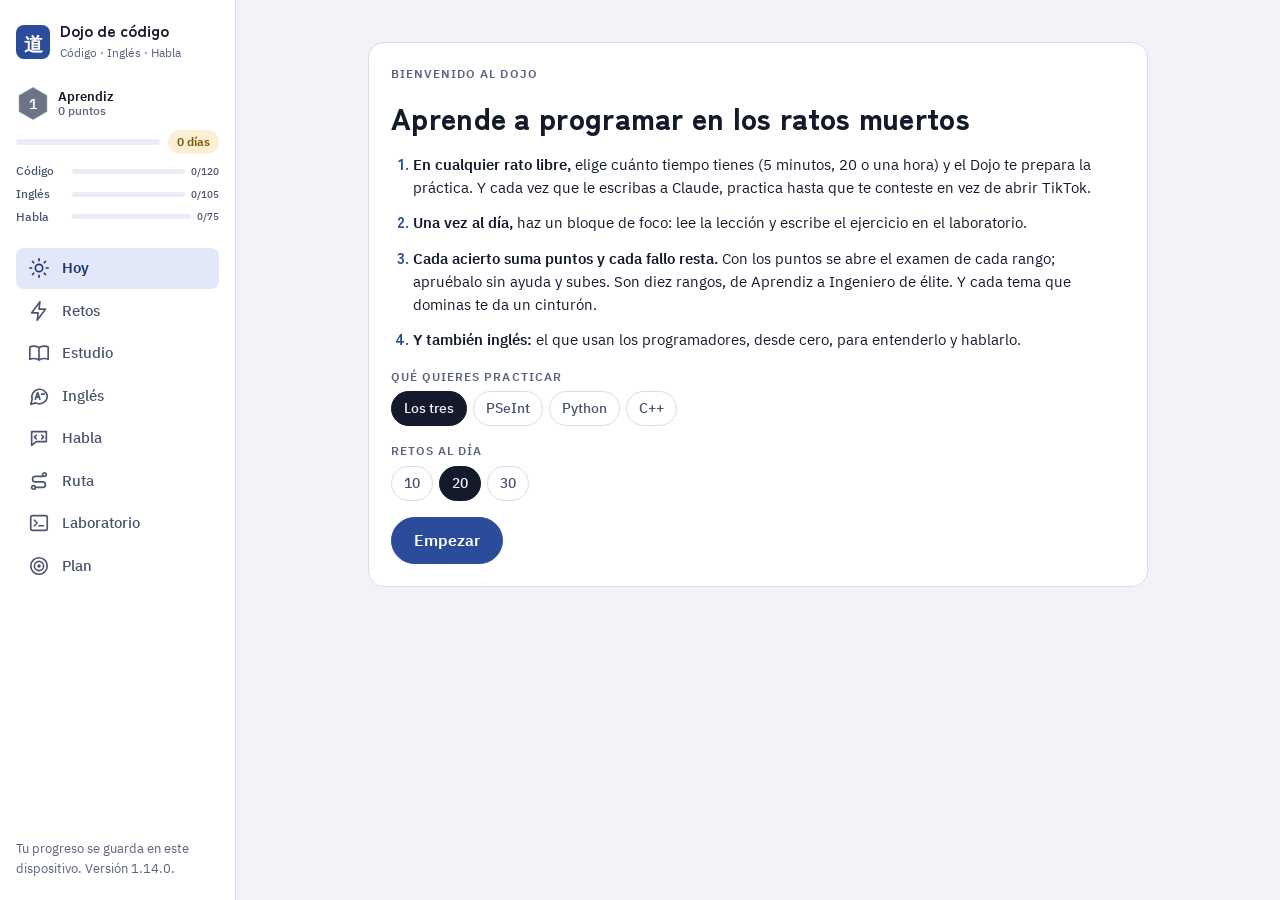
==== commit 95f95d72: "Versión 1.14.0: Estudio → Cómo armar un programa (PSeInt, Python y C++) Para quien sabe las instrucc" ====
--- a/docs/index.html
+++ b/docs/index.html
@@ -128,7 +128,21 @@
 .requisitos li { display: flex; gap: 10px; align-items: center; justify-content: space-between; flex-wrap: wrap; }
 .requisitos li .pila { gap: 1px; }
 .requisitos li.si b { color: var(--bien); } .requisitos li.no b { color: var(--mal); }
-.personal-acceso { border-color: var(--ai); }
+.personal-acceso, .armar-acceso { border-color: var(--ai); }
+.metodo-armar { display: grid; gap: 10px; padding-left: 22px; margin: 0; }
+.metodo-armar > li { display: grid; gap: 4px; }
+.receta-armada { display: grid; gap: 6px; padding-left: 22px; margin: 0; }
+.receta-armada.mal li { color: var(--mal); }
+.piezas-elegir li { display: grid; grid-template-columns: minmax(0, 1fr); gap: 4px; min-width: 0; }
+.piezas-elegir select { width: 100%; min-width: 0; text-overflow: ellipsis; }
+.piezas-elegir li.mal span { color: var(--mal); }
+.pieza-armar { border-top: 1px solid var(--linea); padding-top: 12px; display: grid; gap: 6px; }
+.pasos-guiado { list-style: none; margin: 0; padding: 0; display: flex; flex-wrap: wrap; gap: 6px; }
+.pasos-guiado li { display: flex; align-items: center; gap: 6px; font-size: 13px; padding: 4px 10px 4px 4px; border-radius: 99px; background: var(--hundido); color: var(--tinta-2); }
+.pasos-guiado li .n { display: inline-grid; place-items: center; width: 22px; height: 22px; border-radius: 50%; background: var(--superficie); font-weight: 700; font-size: 12px; }
+.pasos-guiado li.actual { background: var(--ai-suave); color: var(--tinta); font-weight: 600; }
+.pasos-guiado li.hecho { background: var(--bien-suave); color: var(--bien); }
+.paso-guiado.hecho { opacity: .85; }
 .metas-personal { display: grid; grid-template-columns: repeat(auto-fit, minmax(160px, 1fr)); gap: 8px; }
 .meta-personal { display: grid; gap: 2px; padding: 10px 12px; border-radius: 10px; background: var(--hundido); }
 .indice-personal { margin: 4px 0 0; padding-left: 0; list-style: none; display: grid; gap: 2px; }
@@ -579,6 +593,7 @@
 <script src="escribir.js"></script>
 <script src="estudio.js"></script>
 <script src="personalizado.js"></script>
+<script src="armar.js"></script>
 <script src="ingles.js"></script>
 <script src="habla.js"></script>
 <script src="nucleo.js"></script>
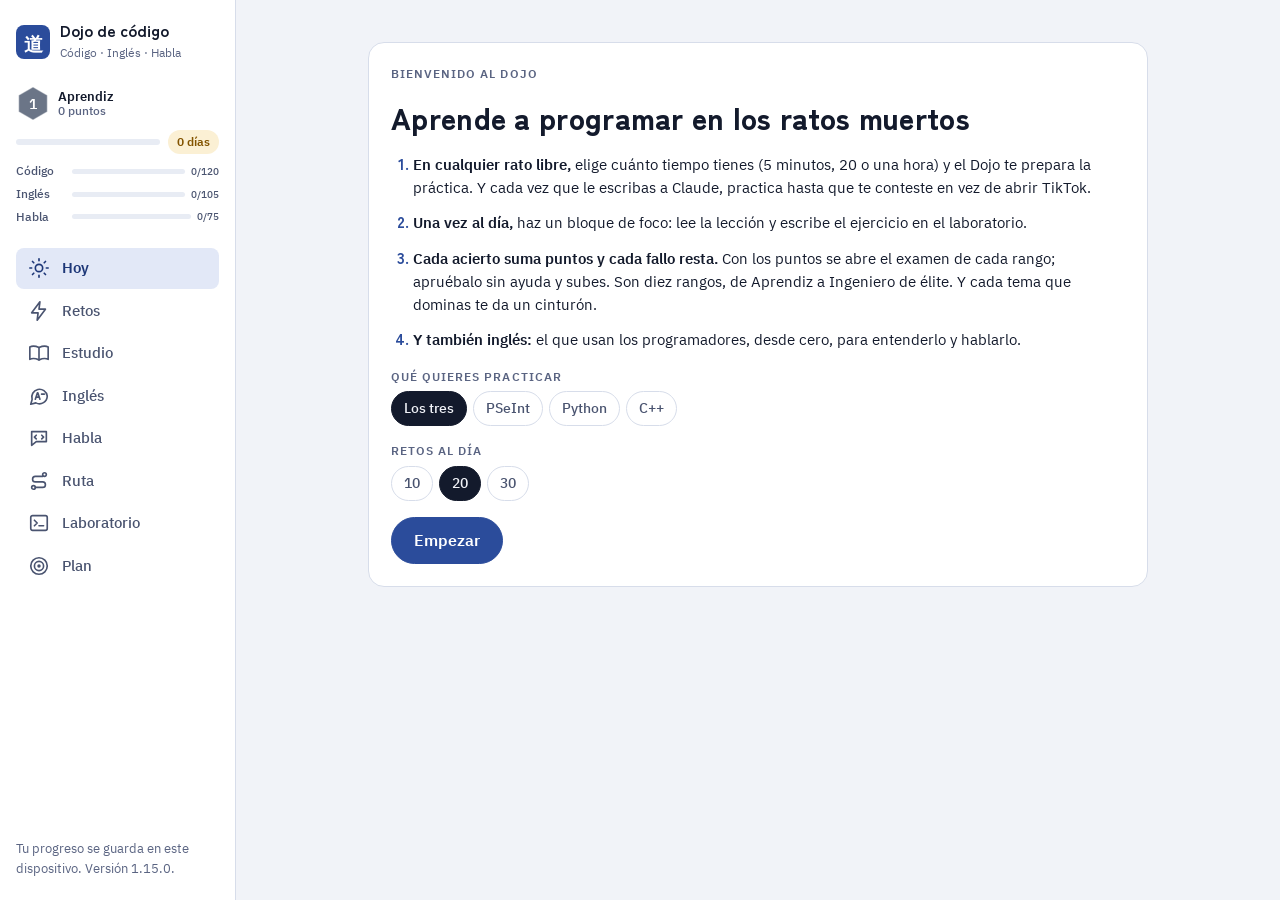
==== commit 036c0a26: "Versión 1.15.0: cuentas de los aprendices con Supabase (apagadas hasta configurar el proyecto) - Pan" ====
--- a/docs/index.html
+++ b/docs/index.html
@@ -3,7 +3,7 @@
 <head>
 <meta charset="utf-8">
 <meta name="viewport" content="width=device-width, initial-scale=1, viewport-fit=cover">
-<meta http-equiv="Content-Security-Policy" content="default-src 'self'; script-src 'self'; style-src 'self' 'unsafe-inline'; img-src 'self' data: https:; font-src 'self'; connect-src 'self'; worker-src 'self'; manifest-src 'self'; object-src 'none'; base-uri 'none'; form-action 'none'">
+<meta http-equiv="Content-Security-Policy" content="default-src 'self'; script-src 'self'; style-src 'self' 'unsafe-inline'; img-src 'self' data: https:; font-src 'self'; connect-src 'self' https://*.supabase.co; worker-src 'self'; manifest-src 'self'; object-src 'none'; base-uri 'none'; form-action 'none'">
 <meta name="referrer" content="no-referrer">
 <title>Dojo de código</title>
 <meta name="description" content="Retos de 30 segundos de PSeInt, Python y C++, inglés para programar desde cero (escucharlo y hablarlo), diez rangos de Aprendiz a Ingeniero de élite y un laboratorio que ejecuta código paso a paso.">
@@ -128,6 +128,22 @@
 .requisitos li { display: flex; gap: 10px; align-items: center; justify-content: space-between; flex-wrap: wrap; }
 .requisitos li .pila { gap: 1px; }
 .requisitos li.si b { color: var(--bien); } .requisitos li.no b { color: var(--mal); }
+.capa-acceso { position: fixed; inset: 0; z-index: 60; background: var(--papel); overflow-y: auto; display: grid; place-items: start center; padding: max(24px, env(safe-area-inset-top)) 16px 32px; }
+.acceso-tarjeta { width: 100%; max-width: 460px; display: grid; gap: 12px; margin-top: 4vh; }
+.acceso-tarjeta .marca { display: flex; align-items: center; gap: 10px; }
+.acceso-tarjeta .marca small { display: block; color: var(--tinta-2); }
+.acceso-tarjeta h1 { margin: 4px 0 0; }
+.acceso-tarjeta input.campo { width: 100%; font-size: 16px; }
+.acceso-tarjeta .ajuste { display: grid; gap: 4px; }
+.error-acceso { margin: 0; color: var(--mal); font-weight: 500; min-height: 1.2em; }
+.error-acceso.bien { color: var(--bien); }
+.error-acceso:empty { display: none; }
+.acepta-datos { display: flex; gap: 10px; align-items: flex-start; font-size: 14.5px; }
+.acepta-datos input { width: 20px; height: 20px; margin-top: 1px; flex: none; }
+.aviso-datos p { font-size: 13.5px; color: var(--tinta-2); }
+.datos-cuenta { display: grid; grid-template-columns: auto 1fr; gap: 4px 14px; margin: 0; }
+.datos-cuenta dt { color: var(--tinta-2); } .datos-cuenta dd { margin: 0; font-weight: 600; overflow-wrap: anywhere; }
+.sesion-pie b { color: var(--tinta); }
 .personal-acceso, .armar-acceso { border-color: var(--ai); }
 .metodo-armar { display: grid; gap: 10px; padding-left: 22px; margin: 0; }
 .metodo-armar > li { display: grid; gap: 4px; }
@@ -597,6 +613,7 @@
 <script src="ingles.js"></script>
 <script src="habla.js"></script>
 <script src="nucleo.js"></script>
+<script src="cuenta.js"></script>
 <script src="ui.js"></script>
 <script src="ejecutor.js"></script>
 <script src="voz.js"></script>
